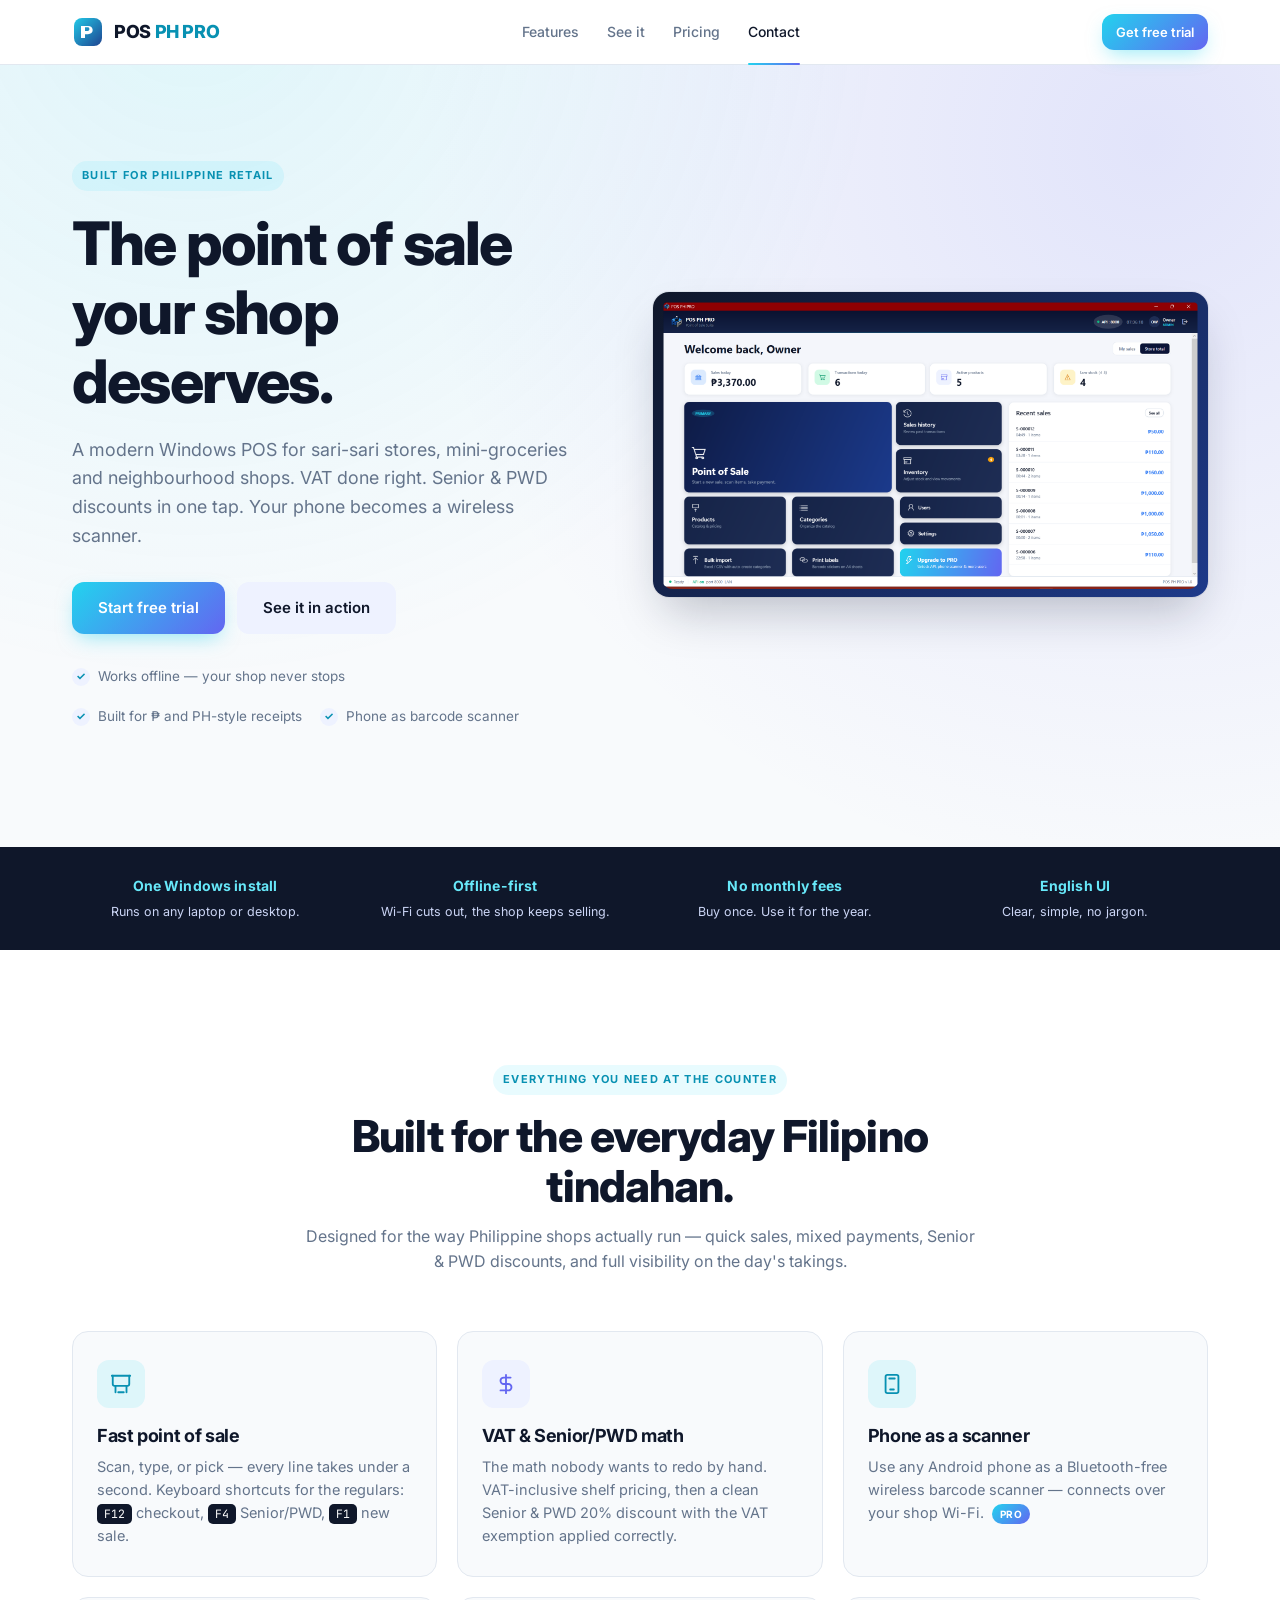
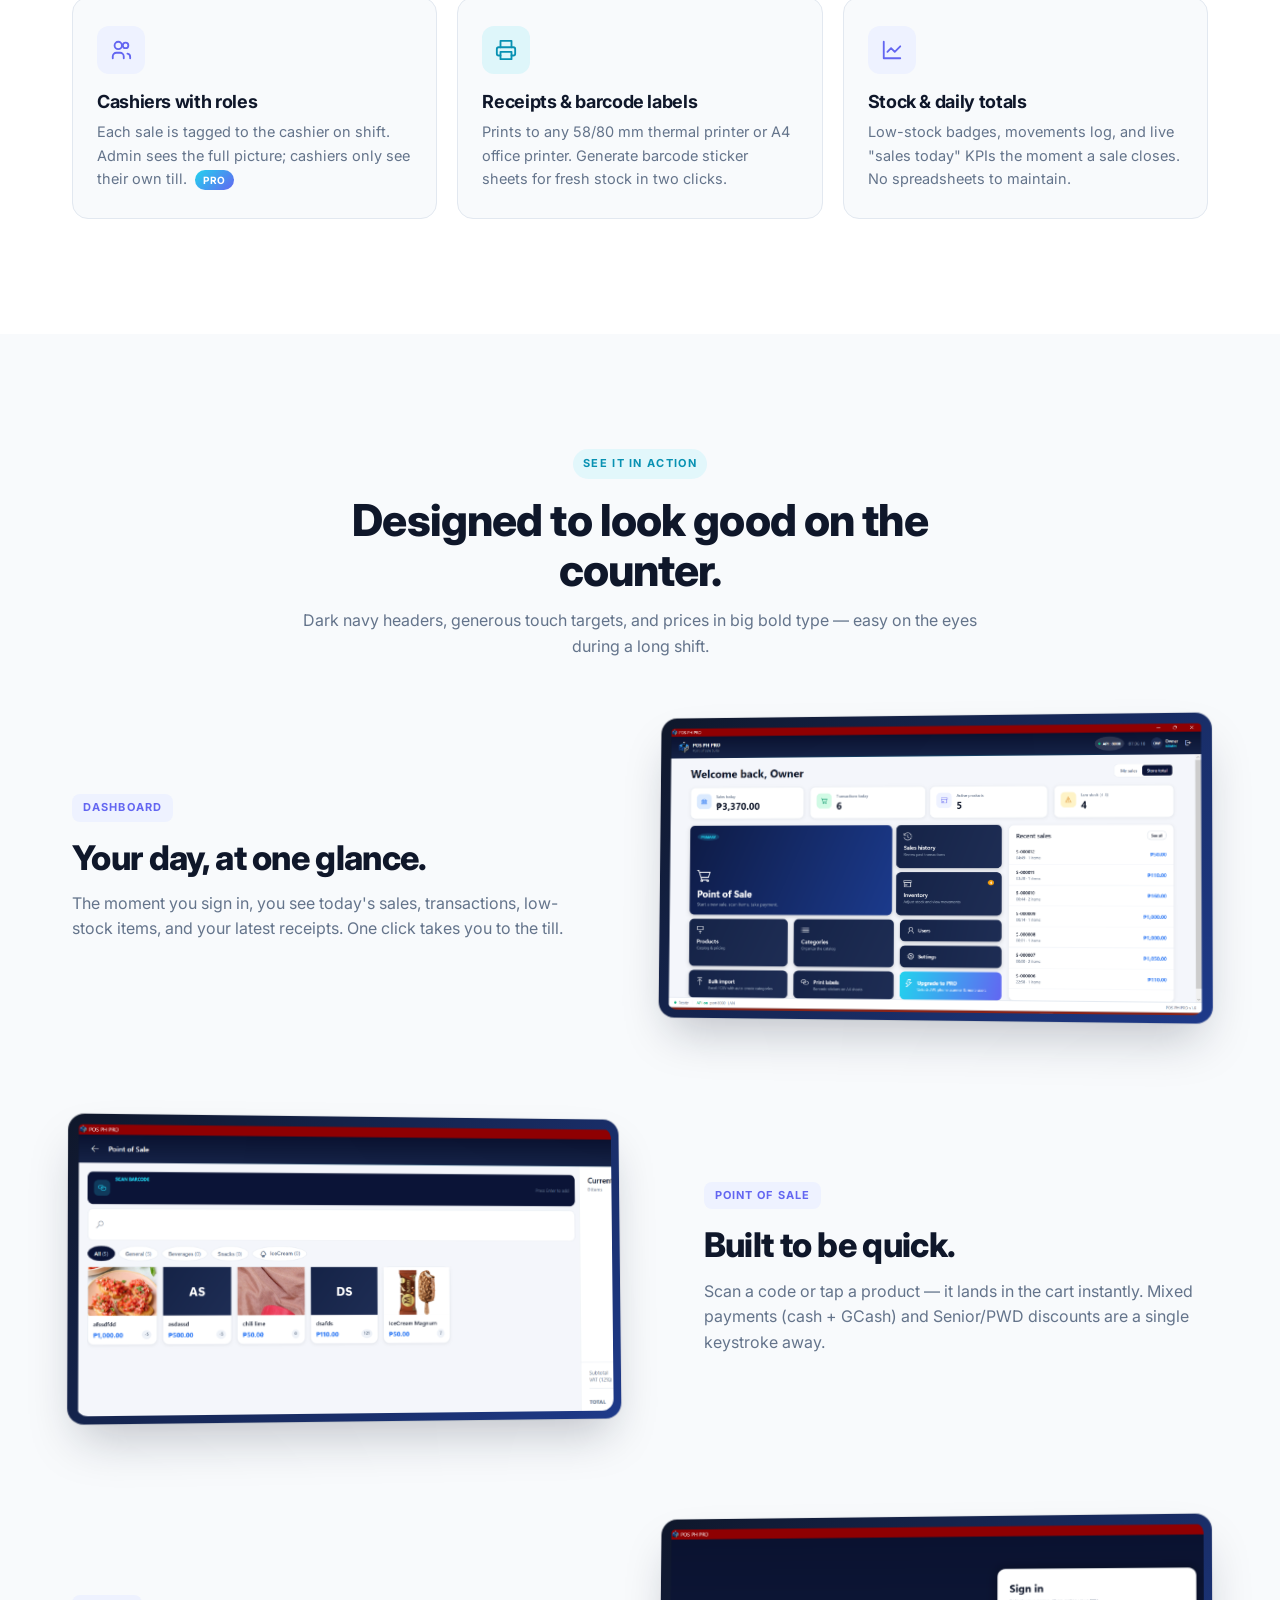
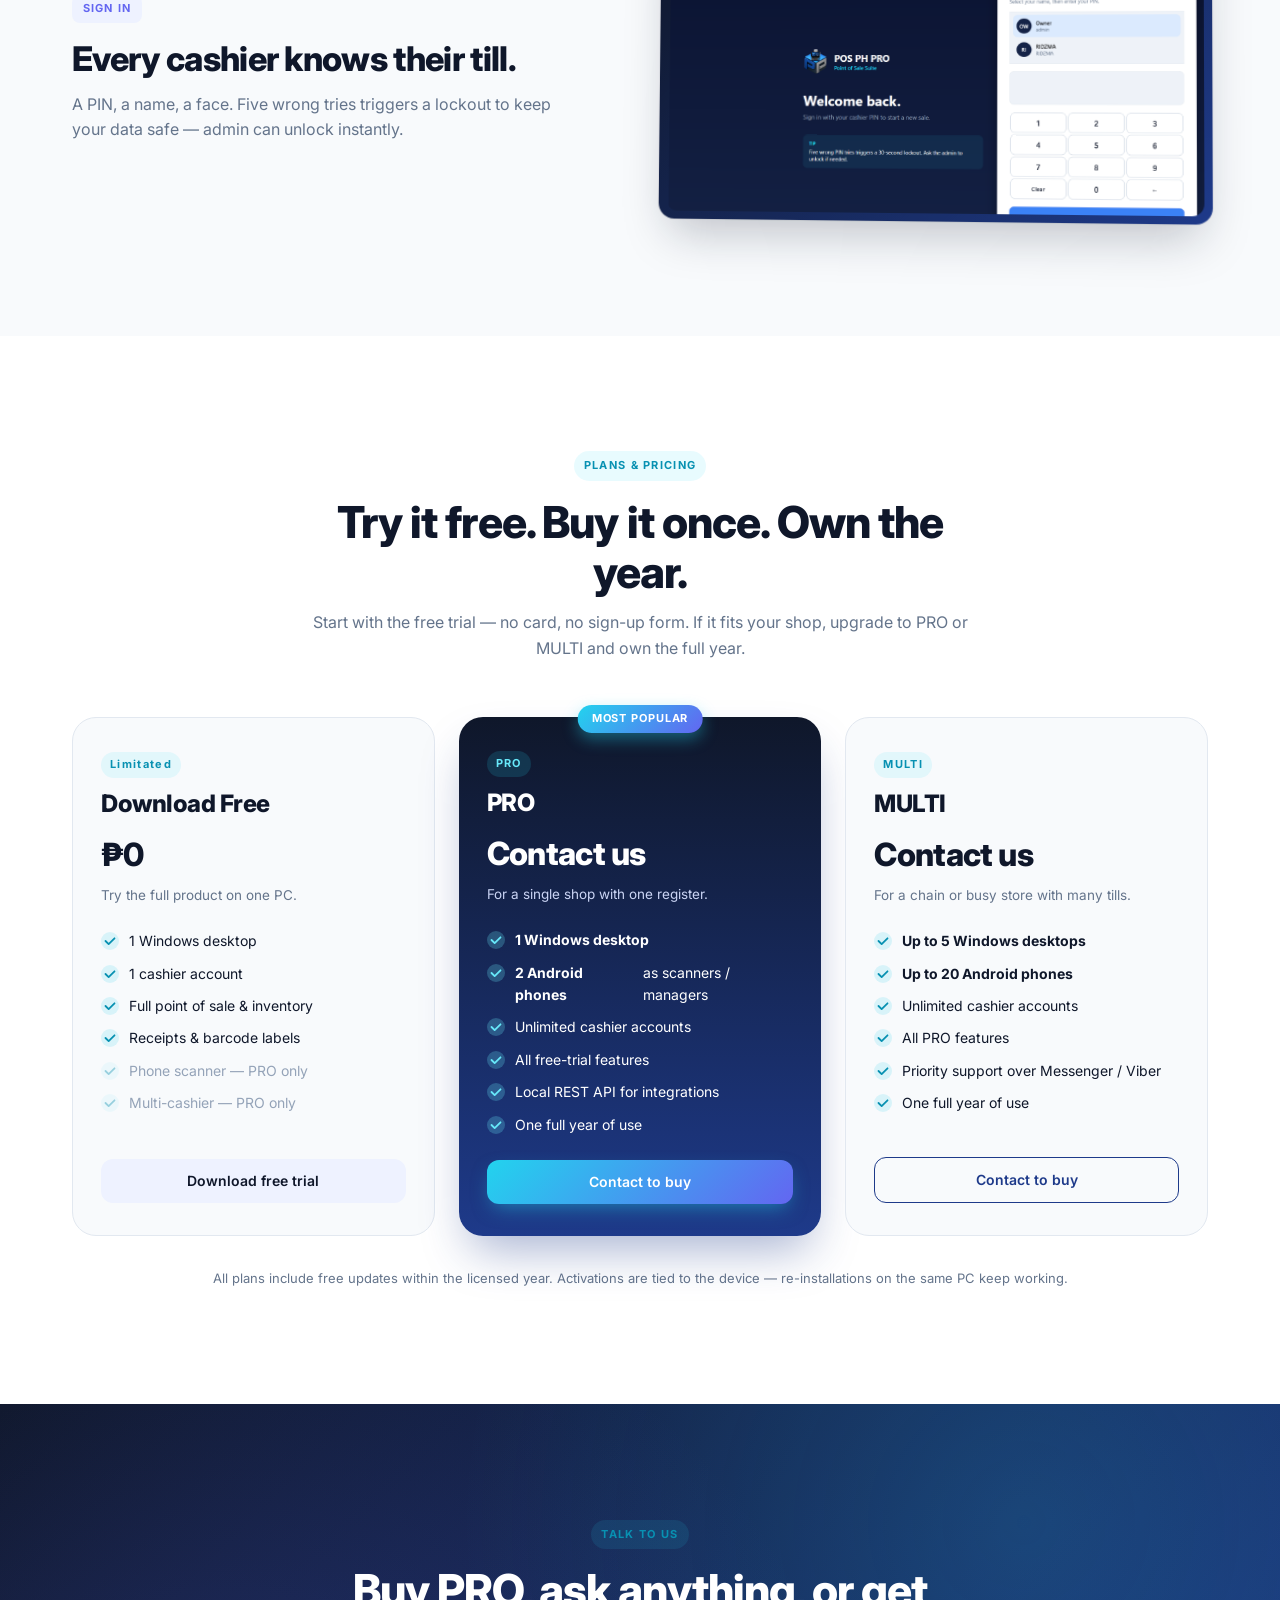
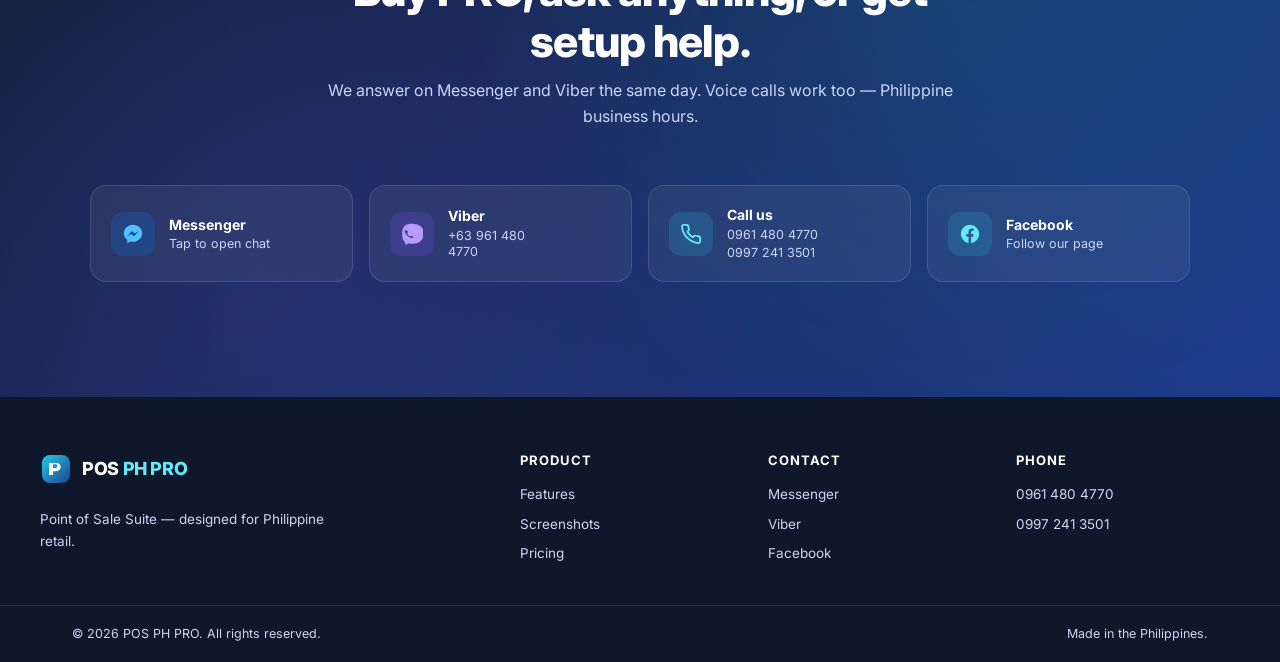
==== index.html @ 058f3889 "Add files via upload" ====
<!doctype html>
<html lang="en">
<head>
    <meta charset="utf-8">
    <meta name="viewport" content="width=device-width, initial-scale=1, viewport-fit=cover">
    <meta name="theme-color" content="#0F172A">
    <title>POS PH PRO — Point of Sale Suite for Philippine Retailers</title>
    <meta name="description" content="A modern Windows point of sale built for Philippine retailers. Senior/PWD VAT done right, phone as barcode scanner, offline-first. Free trial available.">

    <!-- Open Graph -->
    <meta property="og:type" content="website">
    <meta property="og:title" content="POS PH PRO — Point of Sale Suite for Philippine Retailers">
    <meta property="og:description" content="A modern Windows point of sale built for Philippine retailers. Free trial available.">
    <meta property="og:image" content="img/screen-dashboard.png">

    <link rel="preconnect" href="https://fonts.googleapis.com">
    <link rel="preconnect" href="https://fonts.gstatic.com" crossorigin>
    <link href="https://fonts.googleapis.com/css2?family=Inter:wght@400;500;600;700;800&family=JetBrains+Mono:wght@400;500&display=swap" rel="stylesheet">

    <link rel="stylesheet" href="css/styles.css">
</head>
<body>

    <!-- =============== NAV =============== -->
    <header class="nav" aria-label="Main navigation">
        <div class="container nav__inner">
            <a class="brand" href="#top" aria-label="POS PH PRO home">
                <span class="brand__mark" aria-hidden="true">
                    <svg viewBox="0 0 32 32" fill="none">
                        <rect x="2" y="2" width="28" height="28" rx="8" fill="url(#bg)"/>
                        <path d="M9 22V10h7c2.8 0 4.7 1.6 4.7 4.1S18.8 18.2 16 18.2h-3V22H9zm4-7h2.5c1.2 0 1.9-.6 1.9-1.9s-.7-1.9-1.9-1.9H13v3.8z" fill="#fff"/>
                        <defs>
                            <linearGradient id="bg" x1="0" y1="0" x2="32" y2="32" gradientUnits="userSpaceOnUse">
                                <stop stop-color="#22D3EE"/><stop offset="1" stop-color="#1E3A8A"/>
                            </linearGradient>
                        </defs>
                    </svg>
                </span>
                <span class="brand__name">POS <span class="brand__name--accent">PH PRO</span></span>
            </a>

            <nav class="nav__links" aria-label="Sections">
                <a href="#features">Features</a>
                <a href="#screenshots">See it</a>
                <a href="#pricing">Pricing</a>
                <a href="#contact">Contact</a>
            </nav>

            <a href="#pricing" class="btn btn--accent btn--sm">Get free trial</a>

            <button class="nav__toggle" aria-label="Open menu" aria-expanded="false" aria-controls="mobileNav">
                <span></span><span></span><span></span>
            </button>
        </div>
        <nav id="mobileNav" class="nav__mobile" aria-label="Mobile menu" hidden>
            <a href="#features">Features</a>
            <a href="#screenshots">See it</a>
            <a href="#pricing">Pricing</a>
            <a href="#contact">Contact</a>
            <a href="#pricing" class="btn btn--accent">Get free trial</a>
        </nav>
    </header>

    <!-- =============== HERO =============== -->
    <section id="top" class="hero">
        <div class="hero__bg" aria-hidden="true"></div>
        <div class="container hero__inner">
            <div class="hero__copy">
                <span class="eyebrow">Built for Philippine retail</span>
                <h1 class="hero__title">
                    The point of sale your shop deserves.
                </h1>
                <p class="hero__lead">
                    A modern Windows POS for sari-sari stores, mini-groceries and neighbourhood shops.
                    VAT done right. Senior &amp; PWD discounts in one tap. Your phone becomes a wireless scanner.
                </p>
                <div class="hero__actions">
                    <a href="#pricing" class="btn btn--accent btn--lg">Start free trial</a>
                    <a href="#screenshots" class="btn btn--ghost btn--lg">See it in action</a>
                </div>
                <ul class="hero__bullets">
                    <li><span aria-hidden="true">✓</span> Works offline — your shop never stops</li>
                    <li><span aria-hidden="true">✓</span> Built for ₱ and PH-style receipts</li>
                    <li><span aria-hidden="true">✓</span> Phone as barcode scanner</li>
                </ul>
            </div>
            <div class="hero__shot">
                <div class="shot-frame">
                    <img src="img/screen-dashboard.png" alt="POS PH PRO dashboard with sales KPIs and quick actions" loading="eager" />
                </div>
            </div>
        </div>
    </section>

    <!-- =============== TRUST STRIP =============== -->
    <section class="trust" aria-label="Why retailers pick us">
        <div class="container trust__inner">
            <div class="trust__item"><strong>One Windows install</strong><span>Runs on any laptop or desktop.</span></div>
            <div class="trust__item"><strong>Offline-first</strong><span>Wi-Fi cuts out, the shop keeps selling.</span></div>
            <div class="trust__item"><strong>No monthly fees</strong><span>Buy once. Use it for the year.</span></div>
            <div class="trust__item"><strong>English UI</strong><span>Clear, simple, no jargon.</span></div>
        </div>
    </section>

    <!-- =============== FEATURES =============== -->
    <section id="features" class="features">
        <div class="container">
            <header class="section-head">
                <span class="eyebrow eyebrow--center">Everything you need at the counter</span>
                <h2>Built for the everyday Filipino tindahan.</h2>
                <p>Designed for the way Philippine shops actually run — quick sales, mixed payments, Senior &amp; PWD discounts, and full visibility on the day's takings.</p>
            </header>

            <div class="feature-grid">
                <article class="feature-card">
                    <div class="feature-card__icon feature-card__icon--cyan">
                        <svg viewBox="0 0 24 24" fill="none" stroke="currentColor" stroke-width="2" stroke-linecap="round" stroke-linejoin="round"><path d="M2 3h20"/><path d="M21 3v9a2 2 0 0 1-2 2H5a2 2 0 0 1-2-2V3"/><path d="M6 21v-7"/><path d="M18 21v-7"/><path d="M9 21h6"/></svg>
                    </div>
                    <h3>Fast point of sale</h3>
                    <p>Scan, type, or pick — every line takes under a second. Keyboard shortcuts for the regulars: <kbd>F12</kbd> checkout, <kbd>F4</kbd> Senior/PWD, <kbd>F1</kbd> new sale.</p>
                </article>

                <article class="feature-card">
                    <div class="feature-card__icon feature-card__icon--indigo">
                        <svg viewBox="0 0 24 24" fill="none" stroke="currentColor" stroke-width="2" stroke-linecap="round" stroke-linejoin="round"><path d="M12 2v20"/><path d="M17 5H9.5a3.5 3.5 0 0 0 0 7h5a3.5 3.5 0 0 1 0 7H6"/></svg>
                    </div>
                    <h3>VAT &amp; Senior/PWD math</h3>
                    <p>The math nobody wants to redo by hand. VAT-inclusive shelf pricing, then a clean Senior &amp; PWD 20% discount with the VAT exemption applied correctly.</p>
                </article>

                <article class="feature-card">
                    <div class="feature-card__icon feature-card__icon--cyan">
                        <svg viewBox="0 0 24 24" fill="none" stroke="currentColor" stroke-width="2" stroke-linecap="round" stroke-linejoin="round"><rect x="5" y="2" width="14" height="20" rx="2"/><path d="M10 18h4"/><path d="M9 6h6"/></svg>
                    </div>
                    <h3>Phone as a scanner</h3>
                    <p>Use any Android phone as a Bluetooth-free wireless barcode scanner — connects over your shop Wi-Fi. <span class="pill">PRO</span></p>
                </article>

                <article class="feature-card">
                    <div class="feature-card__icon feature-card__icon--indigo">
                        <svg viewBox="0 0 24 24" fill="none" stroke="currentColor" stroke-width="2" stroke-linecap="round" stroke-linejoin="round"><circle cx="9" cy="7" r="4"/><path d="M3 21v-2a4 4 0 0 1 4-4h4a4 4 0 0 1 4 4v2"/><circle cx="17" cy="7" r="3"/><path d="M22 21v-1.5a3.5 3.5 0 0 0-3-3.46"/></svg>
                    </div>
                    <h3>Cashiers with roles</h3>
                    <p>Each sale is tagged to the cashier on shift. Admin sees the full picture; cashiers only see their own till. <span class="pill">PRO</span></p>
                </article>

                <article class="feature-card">
                    <div class="feature-card__icon feature-card__icon--cyan">
                        <svg viewBox="0 0 24 24" fill="none" stroke="currentColor" stroke-width="2" stroke-linecap="round" stroke-linejoin="round"><path d="M6 9V2h12v7"/><rect x="6" y="14" width="12" height="8"/><path d="M6 18H4a2 2 0 0 1-2-2v-5a2 2 0 0 1 2-2h16a2 2 0 0 1 2 2v5a2 2 0 0 1-2 2h-2"/></svg>
                    </div>
                    <h3>Receipts &amp; barcode labels</h3>
                    <p>Prints to any 58/80 mm thermal printer or A4 office printer. Generate barcode sticker sheets for fresh stock in two clicks.</p>
                </article>

                <article class="feature-card">
                    <div class="feature-card__icon feature-card__icon--indigo">
                        <svg viewBox="0 0 24 24" fill="none" stroke="currentColor" stroke-width="2" stroke-linecap="round" stroke-linejoin="round"><path d="M3 3v18h18"/><path d="M7 14l4-4 4 4 6-6"/></svg>
                    </div>
                    <h3>Stock &amp; daily totals</h3>
                    <p>Low-stock badges, movements log, and live "sales today" KPIs the moment a sale closes. No spreadsheets to maintain.</p>
                </article>
            </div>
        </div>
    </section>

    <!-- =============== SCREENSHOTS =============== -->
    <section id="screenshots" class="shots">
        <div class="container">
            <header class="section-head">
                <span class="eyebrow eyebrow--center">See it in action</span>
                <h2>Designed to look good on the counter.</h2>
                <p>Dark navy headers, generous touch targets, and prices in big bold type — easy on the eyes during a long shift.</p>
            </header>

            <div class="shots__row">
                <div class="shots__copy">
                    <span class="badge">Dashboard</span>
                    <h3>Your day, at one glance.</h3>
                    <p>The moment you sign in, you see today's sales, transactions, low-stock items, and your latest receipts. One click takes you to the till.</p>
                </div>
                <div class="shots__art shots__art--right">
                    <div class="shot-frame shot-frame--tilt">
                        <img src="img/screen-dashboard.png" alt="POS PH PRO dashboard">
                    </div>
                </div>
            </div>

            <div class="shots__row shots__row--reverse">
                <div class="shots__copy">
                    <span class="badge">Point of Sale</span>
                    <h3>Built to be quick.</h3>
                    <p>Scan a code or tap a product — it lands in the cart instantly. Mixed payments (cash + GCash) and Senior/PWD discounts are a single keystroke away.</p>
                </div>
                <div class="shots__art shots__art--left">
                    <div class="shot-frame shot-frame--tilt shot-frame--tilt-reverse">
                        <img src="img/screen-sell.png" alt="Point of Sale screen with product grid and order panel">
                    </div>
                </div>
            </div>

            <div class="shots__row">
                <div class="shots__copy">
                    <span class="badge">Sign in</span>
                    <h3>Every cashier knows their till.</h3>
                    <p>A PIN, a name, a face. Five wrong tries triggers a lockout to keep your data safe — admin can unlock instantly.</p>
                </div>
                <div class="shots__art shots__art--right">
                    <div class="shot-frame shot-frame--tilt">
                        <img src="img/screen-login.png" alt="Sign-in screen with name picker and numeric keypad">
                    </div>
                </div>
            </div>
        </div>
    </section>

    <!-- =============== PRICING =============== -->
    <section id="pricing" class="pricing">
        <div class="container">
            <header class="section-head">
                <span class="eyebrow eyebrow--center">Plans &amp; pricing</span>
                <h2>Try it free. Buy it once. Own the year.</h2>
                <p>Start with the free trial — no card, no sign-up form. If it fits your shop, upgrade to PRO or MULTI and own the full year.</p>
            </header>

            <div class="plans">

                <article class="plan">
                    <header class="plan__head">
                        <span class="plan__tag">Limitated</span>
                        <h3 class="plan__name">Download Free</h3>
                        <p class="plan__price"><span class="plan__amt">₱0</span></p>
                        <p class="plan__sub">Try the full product on one PC.</p>
                    </header>
                    <ul class="plan__list">
                        <li>1 Windows desktop</li>
                        <li>1 cashier account</li>
                        <li>Full point of sale &amp; inventory</li>
                        <li>Receipts &amp; barcode labels</li>
                        <li class="plan__list-muted">Phone scanner — PRO only</li>
                        <li class="plan__list-muted">Multi-cashier — PRO only</li>
                    </ul>
                    <!-- TODO: replace href with the MEGA download URL when ready -->
                    <a href="#" class="btn btn--ghost btn--full" data-download="free-trial">
                        Download free trial
                    </a>
                </article>

                <article class="plan plan--feature">
                    <span class="plan__ribbon">Most popular</span>
                    <header class="plan__head">
                        <span class="plan__tag">PRO</span>
                        <h3 class="plan__name">PRO</h3>
                        <p class="plan__price"><span class="plan__amt">Contact us</span></p>
                        <p class="plan__sub">For a single shop with one register.</p>
                    </header>
                    <ul class="plan__list">
                        <li><strong>1 Windows desktop</strong></li>
                        <li><strong>2 Android phones</strong> as scanners / managers</li>
                        <li>Unlimited cashier accounts</li>
                        <li>All free-trial features</li>
                        <li>Local REST API for integrations</li>
                        <li>One full year of use</li>
                    </ul>
                    <a href="#contact" class="btn btn--accent btn--full">Contact to buy</a>
                </article>

                <article class="plan">
                    <header class="plan__head">
                        <span class="plan__tag">MULTI</span>
                        <h3 class="plan__name">MULTI</h3>
                        <p class="plan__price"><span class="plan__amt">Contact us</span></p>
                        <p class="plan__sub">For a chain or busy store with many tills.</p>
                    </header>
                    <ul class="plan__list">
                        <li><strong>Up to 5 Windows desktops</strong></li>
                        <li><strong>Up to 20 Android phones</strong></li>
                        <li>Unlimited cashier accounts</li>
                        <li>All PRO features</li>
                        <li>Priority support over Messenger / Viber</li>
                        <li>One full year of use</li>
                    </ul>
                    <a href="#contact" class="btn btn--accent-outline btn--full">Contact to buy</a>
                </article>

            </div>

            <p class="pricing__fineprint">
                All plans include free updates within the licensed year. Activations are tied to the device — re-installations on the same PC keep working.
            </p>
        </div>
    </section>

    <!-- =============== CONTACT =============== -->
    <section id="contact" class="contact">
        <div class="contact__bg" aria-hidden="true"></div>
        <div class="container">
            <header class="section-head section-head--light">
                <span class="eyebrow eyebrow--center">Talk to us</span>
                <h2>Buy PRO, ask anything, or get setup help.</h2>
                <p>We answer on Messenger and Viber the same day. Voice calls work too — Philippine business hours.</p>
            </header>

            <div class="contact-grid">

                <a class="contact-card contact-card--messenger" href="https://m.me/1169201992934401" target="_blank" rel="noopener">
                    <div class="contact-card__icon">
                        <svg viewBox="0 0 24 24" fill="currentColor"><path d="M12 2C6.5 2 2 6.13 2 11.22c0 2.88 1.43 5.45 3.67 7.13V22l3.36-1.84c.93.26 1.93.4 2.97.4 5.5 0 10-4.13 10-9.34S17.5 2 12 2Zm.95 12.6-2.55-2.73L5.5 14.6 11 8.7l2.6 2.73L18.45 8.7l-5.5 5.9Z"/></svg>
                    </div>
                    <div class="contact-card__body">
                        <strong>Messenger</strong>
                        <span>Tap to open chat</span>
                    </div>
                    <span class="contact-card__cta">Open →</span>
                </a>

                <a class="contact-card contact-card--viber" href="viber://chat?number=%2B639614804770">
                    <div class="contact-card__icon">
                        <svg viewBox="0 0 24 24" fill="currentColor"><path d="M14.7 1.2c-3.6-.6-7.7-.4-10.5 1.9-2 1.7-2.8 4.4-2.9 7.2 0 2.8 0 5.6 1.2 8.2.7 1.4 1.5 2.7 2.4 3.9V24l3.4-1.9c1.3.4 2.6.6 3.9.6 4.7 0 9.1-1.7 11.2-5.6 1.4-2.6 1.6-5.7 1-8.6-1-4.5-4.5-6.8-9.7-7.3Zm-2.5 14.6-.4.4c-.6.2-1.3 0-1.9-.2-1.6-.7-2.9-1.7-4-3.1-.7-.9-1.3-1.9-1.6-3-.2-.7-.2-1.3.4-1.8l.5-.4c.3-.2.6-.2.8.1l1.5 1.8c.2.3.2.6 0 .8l-.6.5c-.2.2-.3.4-.1.7.6 1.3 1.7 2.5 3 3.2.3.1.5.1.7-.1l.6-.6c.2-.2.5-.2.8 0l1.8 1.4c.3.3.3.6.1.9Z"/></svg>
                    </div>
                    <div class="contact-card__body">
                        <strong>Viber</strong>
                        <span>+63 961 480 4770</span>
                    </div>
                    <span class="contact-card__cta">Chat →</span>
                </a>

                <a class="contact-card" href="tel:+639614804770">
                    <div class="contact-card__icon">
                        <svg viewBox="0 0 24 24" fill="none" stroke="currentColor" stroke-width="2" stroke-linecap="round" stroke-linejoin="round"><path d="M22 16.92v3a2 2 0 0 1-2.18 2 19.79 19.79 0 0 1-8.63-3.07 19.5 19.5 0 0 1-6-6 19.79 19.79 0 0 1-3.07-8.67A2 2 0 0 1 4.11 2h3a2 2 0 0 1 2 1.72c.12.86.31 1.71.57 2.53a2 2 0 0 1-.45 2.11L8 9.56a16 16 0 0 0 6 6l1.2-1.2a2 2 0 0 1 2.11-.45c.82.26 1.67.45 2.53.57A2 2 0 0 1 22 16.92Z"/></svg>
                    </div>
                    <div class="contact-card__body">
                        <strong>Call us</strong>
                        <span>0961 480 4770</span>
                        <span>0997 241 3501</span>
                    </div>
                    <span class="contact-card__cta">Dial →</span>
                </a>

                <a class="contact-card" href="https://www.facebook.com/share/1BUa8B3UhY/" target="_blank" rel="noopener">
                    <div class="contact-card__icon">
                        <svg viewBox="0 0 24 24" fill="currentColor"><path d="M22 12a10 10 0 1 0-11.6 9.9v-7H8v-3h2.4V9.6c0-2.4 1.4-3.7 3.6-3.7 1 0 2 .2 2 .2v2.3h-1.2c-1.2 0-1.6.7-1.6 1.5V12h2.7l-.4 3h-2.3v7A10 10 0 0 0 22 12Z"/></svg>
                    </div>
                    <div class="contact-card__body">
                        <strong>Facebook</strong>
                        <span>Follow our page</span>
                    </div>
                    <span class="contact-card__cta">Visit →</span>
                </a>

            </div>
        </div>
    </section>

    <!-- =============== FOOTER =============== -->
    <footer class="foot">
        <div class="container foot__inner">
            <div class="foot__left">
                <a class="brand brand--light" href="#top" aria-label="POS PH PRO home">
                    <span class="brand__mark">
                        <svg viewBox="0 0 32 32" fill="none">
                            <rect x="2" y="2" width="28" height="28" rx="8" fill="url(#bgF)"/>
                            <path d="M9 22V10h7c2.8 0 4.7 1.6 4.7 4.1S18.8 18.2 16 18.2h-3V22H9zm4-7h2.5c1.2 0 1.9-.6 1.9-1.9s-.7-1.9-1.9-1.9H13v3.8z" fill="#fff"/>
                            <defs>
                                <linearGradient id="bgF" x1="0" y1="0" x2="32" y2="32" gradientUnits="userSpaceOnUse">
                                    <stop stop-color="#22D3EE"/><stop offset="1" stop-color="#1E3A8A"/>
                                </linearGradient>
                            </defs>
                        </svg>
                    </span>
                    <span class="brand__name">POS <span class="brand__name--accent">PH PRO</span></span>
                </a>
                <p class="foot__tagline">Point of Sale Suite — designed for Philippine retail.</p>
            </div>
            <div class="foot__cols">
                <div>
                    <h4>Product</h4>
                    <a href="#features">Features</a>
                    <a href="#screenshots">Screenshots</a>
                    <a href="#pricing">Pricing</a>
                </div>
                <div>
                    <h4>Contact</h4>
                    <a href="https://m.me/1169201992934401" target="_blank" rel="noopener">Messenger</a>
                    <a href="viber://chat?number=%2B639614804770">Viber</a>
                    <a href="https://www.facebook.com/share/1BUa8B3UhY/" target="_blank" rel="noopener">Facebook</a>
                </div>
                <div>
                    <h4>Phone</h4>
                    <a href="tel:+639614804770">0961 480 4770</a>
                    <a href="tel:+639972413501">0997 241 3501</a>
                </div>
            </div>
        </div>
        <div class="foot__copy">
            <div class="container">
                <span>© 2026 POS PH PRO. All rights reserved.</span>
                <span>Made in the Philippines.</span>
            </div>
        </div>
    </footer>

    <script src="js/main.js" defer></script>
</body>
</html>
---- css/styles.css ----
/* =========================================================
   POS PH PRO — Landing Page
   Design system: Navy futurista (matches the WPF app)
   ========================================================= */

:root {
    /* Brand palette */
    --navy-deep: #0F172A;
    --navy: #1E3A8A;
    --navy-soft: #1E40AF;
    --accent: #22D3EE;
    --accent-deep: #0891B2;
    --accent-glow: #67E8F9;
    --indigo: #6366F1;
    --indigo-soft: #EEF2FF;

    /* Ink */
    --ink: #0F172A;
    --ink-muted: #64748B;
    --ink-faint: #94A3B8;
    --ink-on-dark: #FFFFFF;
    --ink-on-dark-muted: #CBD5F5;

    /* Surfaces */
    --surface: #F8FAFC;
    --surface-muted: #EEF2FF;
    --surface-white: #FFFFFF;
    --border: #E2E8F0;
    --border-strong: #CBD5E1;

    /* Status */
    --success: #10B981;
    --warning: #F59E0B;
    --danger: #EF4444;

    /* Radius & shadows */
    --r-sm: 8px;
    --r-md: 12px;
    --r-lg: 16px;
    --r-xl: 24px;

    --shadow-sm: 0 1px 2px rgba(15, 23, 42, 0.05);
    --shadow-md: 0 8px 24px rgba(15, 23, 42, 0.08);
    --shadow-lg: 0 24px 48px -12px rgba(15, 23, 42, 0.25);

    /* Typography */
    --font-sans: 'Inter', system-ui, -apple-system, 'Segoe UI', Roboto, sans-serif;
    --font-mono: 'JetBrains Mono', Menlo, Consolas, monospace;

    /* Container */
    --container-max: 1200px;
    --container-pad: clamp(16px, 4vw, 32px);
}

/* ============= RESET ============= */
*, *::before, *::after { box-sizing: border-box; }
html { scroll-behavior: smooth; -webkit-text-size-adjust: 100%; }
body {
    margin: 0;
    font-family: var(--font-sans);
    color: var(--ink);
    background: var(--surface-white);
    line-height: 1.6;
    -webkit-font-smoothing: antialiased;
    -moz-osx-font-smoothing: grayscale;
}
img, svg { display: block; max-width: 100%; }
a { color: inherit; text-decoration: none; }
button { font-family: inherit; cursor: pointer; border: 0; background: none; }
h1, h2, h3, h4 { margin: 0; line-height: 1.15; letter-spacing: -0.02em; }
p { margin: 0; }
ul { margin: 0; padding: 0; list-style: none; }

.container {
    width: 100%;
    max-width: var(--container-max);
    margin-inline: auto;
    padding-inline: var(--container-pad);
}

/* ============= TYPOGRAPHY ============= */
.eyebrow {
    display: inline-block;
    text-transform: uppercase;
    font-size: 11px;
    font-weight: 700;
    letter-spacing: 0.12em;
    color: var(--accent-deep);
    background: rgba(34, 211, 238, 0.1);
    padding: 6px 10px;
    border-radius: 999px;
}
.eyebrow--center { display: block; width: max-content; margin-inline: auto; }

.section-head {
    text-align: center;
    max-width: 680px;
    margin: 0 auto 56px;
}
.section-head h2 {
    font-size: clamp(28px, 4vw, 44px);
    font-weight: 800;
    margin: 16px 0 12px;
}
.section-head p {
    color: var(--ink-muted);
    font-size: 16px;
}
.section-head--light h2 { color: var(--ink-on-dark); }
.section-head--light p { color: var(--ink-on-dark-muted); }

/* ============= BUTTONS ============= */
.btn {
    display: inline-flex;
    align-items: center;
    justify-content: center;
    gap: 8px;
    padding: 11px 20px;
    border-radius: var(--r-md);
    font-weight: 600;
    font-size: 14px;
    transition: transform .15s ease, box-shadow .15s ease, background .15s ease, color .15s ease;
    white-space: nowrap;
    cursor: pointer;
    text-align: center;
}
.btn:hover { transform: translateY(-1px); }
.btn--sm { padding: 8px 14px; font-size: 13px; }
.btn--lg { padding: 14px 26px; font-size: 15px; }
.btn--full { width: 100%; }

.btn--accent {
    background: linear-gradient(135deg, var(--accent), var(--indigo));
    color: #fff;
    box-shadow: 0 8px 20px -6px rgba(34, 211, 238, 0.5);
}
.btn--accent:hover { box-shadow: 0 12px 28px -6px rgba(34, 211, 238, 0.6); }

.btn--accent-outline {
    background: transparent;
    color: var(--navy);
    border: 1.5px solid var(--navy);
}
.btn--accent-outline:hover { background: var(--navy); color: #fff; }

.btn--ghost {
    background: var(--surface-muted);
    color: var(--ink);
}
.btn--ghost:hover { background: var(--border); }

/* ============= NAV ============= */
.nav {
    position: sticky; top: 0; z-index: 100;
    background: rgba(255,255,255,0.85);
    backdrop-filter: saturate(180%) blur(16px);
    -webkit-backdrop-filter: saturate(180%) blur(16px);
    border-bottom: 1px solid var(--border);
}
.nav__inner {
    display: flex;
    align-items: center;
    justify-content: space-between;
    height: 64px;
    gap: 24px;
}
.brand {
    display: inline-flex;
    align-items: center;
    gap: 10px;
    font-weight: 800;
    font-size: 18px;
    color: var(--ink);
    letter-spacing: -0.02em;
}
.brand--light { color: #fff; }
.brand__mark { width: 32px; height: 32px; }
.brand__name--accent { color: var(--accent-deep); }
.brand--light .brand__name--accent { color: var(--accent-glow); }

.nav__links {
    display: flex; gap: 28px; align-items: center;
}
.nav__links a {
    font-size: 14px;
    color: var(--ink-muted);
    font-weight: 500;
    transition: color .15s ease;
}
.nav__links a:hover { color: var(--ink); }

.nav__toggle {
    display: none;
    width: 40px; height: 40px;
    flex-direction: column; gap: 5px;
    align-items: center; justify-content: center;
}
.nav__toggle span {
    display: block; width: 20px; height: 2px;
    background: var(--ink); border-radius: 1px;
    transition: transform .2s ease, opacity .2s ease;
}

.nav__mobile {
    display: none;
    flex-direction: column;
    padding: 16px var(--container-pad) 20px;
    gap: 12px;
    border-top: 1px solid var(--border);
    background: #fff;
}
.nav__mobile a { color: var(--ink); font-weight: 500; }
.nav__mobile a.btn { margin-top: 8px; }
.nav__mobile[hidden] { display: none !important; }

/* ============= HERO ============= */
.hero {
    position: relative;
    overflow: hidden;
    padding: clamp(48px, 8vw, 96px) 0 clamp(56px, 10vw, 120px);
    background: var(--surface);
}
.hero__bg {
    position: absolute; inset: 0;
    background:
        radial-gradient(circle at 15% -10%, rgba(34, 211, 238, 0.12), transparent 50%),
        radial-gradient(circle at 90% 10%, rgba(99, 102, 241, 0.15), transparent 55%);
    pointer-events: none;
}
.hero__inner {
    position: relative;
    display: grid;
    grid-template-columns: 1fr 1.1fr;
    gap: clamp(40px, 6vw, 80px);
    align-items: center;
}
.hero__title {
    font-size: clamp(34px, 5.5vw, 60px);
    font-weight: 800;
    letter-spacing: -0.03em;
    margin: 18px 0 20px;
    color: var(--ink);
}
.hero__lead {
    font-size: clamp(15px, 1.4vw, 18px);
    color: var(--ink-muted);
    max-width: 540px;
    margin-bottom: 32px;
}
.hero__actions { display: flex; flex-wrap: wrap; gap: 12px; }
.hero__bullets {
    margin-top: 32px;
    display: flex; flex-wrap: wrap; gap: 18px;
}
.hero__bullets li {
    display: inline-flex; align-items: center; gap: 8px;
    font-size: 13.5px; color: var(--ink-muted);
}
.hero__bullets span {
    display: inline-flex; align-items: center; justify-content: center;
    width: 18px; height: 18px;
    background: var(--surface-muted);
    color: var(--accent-deep);
    border-radius: 50%;
    font-size: 11px; font-weight: 700;
}

/* Screenshot frame */
.shot-frame {
    position: relative;
    border-radius: var(--r-lg);
    background: linear-gradient(135deg, var(--navy-deep), var(--navy));
    padding: 8px;
    box-shadow: var(--shadow-lg), 0 0 0 1px rgba(15, 23, 42, 0.06);
    overflow: hidden;
}
.shot-frame::before {
    content: '';
    position: absolute; inset: -2px;
    background: linear-gradient(135deg, var(--accent), var(--indigo));
    border-radius: inherit;
    z-index: -1;
    opacity: 0;
    transition: opacity .25s ease;
}
.shot-frame:hover::before { opacity: .4; }
.shot-frame img {
    border-radius: calc(var(--r-lg) - 4px);
    width: 100%;
    height: auto;
    display: block;
}
.shot-frame--tilt { transform: perspective(1400px) rotateY(-6deg) rotateX(2deg); }
.shot-frame--tilt-reverse { transform: perspective(1400px) rotateY(6deg) rotateX(2deg); }

/* ============= TRUST STRIP ============= */
.trust {
    background: var(--navy-deep);
    color: #fff;
    padding: 24px 0;
}
.trust__inner {
    display: grid;
    grid-template-columns: repeat(4, 1fr);
    gap: 24px;
}
.trust__item {
    display: flex; flex-direction: column;
    text-align: center;
    padding: 4px;
}
.trust__item strong {
    color: var(--accent-glow);
    font-size: 14px;
    font-weight: 700;
    letter-spacing: 0.01em;
}
.trust__item span {
    color: var(--ink-on-dark-muted);
    font-size: 12.5px;
    margin-top: 4px;
}

/* ============= FEATURES ============= */
.features { padding: clamp(64px, 9vw, 120px) 0; background: #fff; }
.feature-grid {
    display: grid;
    grid-template-columns: repeat(3, 1fr);
    gap: 20px;
}
.feature-card {
    background: var(--surface);
    border: 1px solid var(--border);
    border-radius: var(--r-lg);
    padding: 28px 24px;
    transition: transform .2s ease, box-shadow .2s ease, border-color .2s ease;
}
.feature-card:hover {
    transform: translateY(-3px);
    box-shadow: var(--shadow-md);
    border-color: transparent;
}
.feature-card__icon {
    width: 48px; height: 48px;
    border-radius: var(--r-md);
    display: inline-flex;
    align-items: center; justify-content: center;
    margin-bottom: 18px;
}
.feature-card__icon svg { width: 22px; height: 22px; }
.feature-card__icon--cyan {
    background: rgba(34, 211, 238, 0.12);
    color: var(--accent-deep);
}
.feature-card__icon--indigo {
    background: var(--indigo-soft);
    color: var(--indigo);
}
.feature-card h3 {
    font-size: 18px;
    font-weight: 700;
    margin-bottom: 8px;
}
.feature-card p {
    color: var(--ink-muted);
    font-size: 14.5px;
}
.feature-card kbd {
    display: inline-block;
    background: var(--ink);
    color: #fff;
    padding: 1px 7px;
    border-radius: 5px;
    font-size: 11.5px;
    font-family: var(--font-mono);
}
.pill {
    display: inline-block;
    background: linear-gradient(135deg, var(--accent), var(--indigo));
    color: #fff;
    font-size: 10px;
    font-weight: 700;
    padding: 2px 8px;
    border-radius: 999px;
    letter-spacing: 0.06em;
    vertical-align: middle;
    margin-left: 4px;
}

/* ============= SCREENSHOTS ============= */
.shots { padding: clamp(64px, 9vw, 120px) 0; background: var(--surface); }
.shots__row {
    display: grid;
    grid-template-columns: 1fr 1.1fr;
    gap: clamp(32px, 6vw, 80px);
    align-items: center;
    margin-bottom: 96px;
}
.shots__row:last-child { margin-bottom: 0; }
.shots__row--reverse { grid-template-columns: 1.1fr 1fr; }
.shots__row--reverse .shots__copy { order: 2; }
.shots__row--reverse .shots__art { order: 1; }

.shots__copy .badge {
    display: inline-block;
    background: var(--indigo-soft);
    color: var(--indigo);
    font-size: 11px;
    font-weight: 700;
    text-transform: uppercase;
    letter-spacing: 0.1em;
    padding: 5px 11px;
    border-radius: var(--r-sm);
    margin-bottom: 16px;
}
.shots__copy h3 {
    font-size: clamp(24px, 3vw, 34px);
    font-weight: 800;
    margin-bottom: 14px;
}
.shots__copy p {
    color: var(--ink-muted);
    font-size: 16px;
}

/* ============= PRICING ============= */
.pricing { padding: clamp(64px, 9vw, 120px) 0; background: #fff; }
.plans {
    display: grid;
    grid-template-columns: repeat(3, 1fr);
    gap: 24px;
    align-items: stretch;
}
.plan {
    position: relative;
    background: var(--surface);
    border: 1px solid var(--border);
    border-radius: var(--r-xl);
    padding: 32px 28px;
    display: flex; flex-direction: column;
    transition: transform .2s ease, box-shadow .2s ease;
}
.plan:hover { transform: translateY(-4px); box-shadow: var(--shadow-md); }
.plan--feature {
    background: linear-gradient(180deg, var(--navy-deep), var(--navy));
    color: #fff;
    border: none;
    transform: translateY(-8px);
    box-shadow: 0 24px 48px -12px rgba(30, 58, 138, 0.4);
}
.plan--feature:hover { transform: translateY(-12px); }
.plan__ribbon {
    position: absolute;
    top: -12px; left: 50%; transform: translateX(-50%);
    background: linear-gradient(135deg, var(--accent), var(--indigo));
    color: #fff;
    font-size: 11px;
    font-weight: 700;
    letter-spacing: 0.08em;
    padding: 5px 14px;
    border-radius: 999px;
    text-transform: uppercase;
    box-shadow: 0 6px 16px rgba(34, 211, 238, 0.4);
}
.plan__head { margin-bottom: 24px; }
.plan__tag {
    display: inline-block;
    font-size: 11px;
    font-weight: 700;
    letter-spacing: 0.12em;
    color: var(--accent-deep);
    background: rgba(34, 211, 238, 0.1);
    padding: 4px 9px;
    border-radius: 999px;
    margin-bottom: 12px;
}
.plan--feature .plan__tag {
    color: var(--accent-glow);
    background: rgba(34, 211, 238, 0.15);
}
.plan__name {
    font-size: 24px;
    font-weight: 800;
    margin-bottom: 12px;
}
.plan__price { margin: 6px 0 4px; }
.plan__amt {
    font-size: 32px;
    font-weight: 800;
    letter-spacing: -0.02em;
}
.plan__sub {
    color: var(--ink-muted);
    font-size: 13.5px;
}
.plan--feature .plan__sub { color: var(--ink-on-dark-muted); }
.plan__list {
    flex: 1;
    margin-bottom: 24px;
    display: flex; flex-direction: column; gap: 10px;
}
.plan__list li {
    display: flex; align-items: flex-start; gap: 10px;
    font-size: 14px;
    color: var(--ink);
}
.plan__list li::before {
    content: '';
    flex: none;
    width: 18px; height: 18px;
    margin-top: 2px;
    background-image: url("data:image/svg+xml,%3Csvg xmlns='http://www.w3.org/2000/svg' viewBox='0 0 20 20'%3E%3Ccircle cx='10' cy='10' r='10' fill='%2322D3EE' fill-opacity='0.15'/%3E%3Cpath d='m5 10 3.5 3.5L15 7' stroke='%230891B2' stroke-width='2' stroke-linecap='round' stroke-linejoin='round' fill='none'/%3E%3C/svg%3E");
    background-repeat: no-repeat;
    background-size: contain;
}
.plan--feature .plan__list li { color: var(--ink-on-dark); }
.plan--feature .plan__list li::before {
    background-image: url("data:image/svg+xml,%3Csvg xmlns='http://www.w3.org/2000/svg' viewBox='0 0 20 20'%3E%3Ccircle cx='10' cy='10' r='10' fill='%2367E8F9' fill-opacity='0.25'/%3E%3Cpath d='m5 10 3.5 3.5L15 7' stroke='%2367E8F9' stroke-width='2' stroke-linecap='round' stroke-linejoin='round' fill='none'/%3E%3C/svg%3E");
}
.plan__list-muted {
    color: var(--ink-faint) !important;
}
.plan__list-muted::before { opacity: 0.4; }

.pricing__fineprint {
    margin-top: 32px;
    text-align: center;
    font-size: 13px;
    color: var(--ink-muted);
}

/* ============= CONTACT ============= */
.contact {
    position: relative;
    padding: clamp(64px, 9vw, 120px) 0;
    overflow: hidden;
    color: #fff;
}
.contact__bg {
    position: absolute; inset: 0;
    background: linear-gradient(135deg, var(--navy-deep) 0%, var(--navy) 100%);
    z-index: -1;
}
.contact__bg::after {
    content: '';
    position: absolute; inset: 0;
    background:
        radial-gradient(circle at 80% 20%, rgba(34, 211, 238, 0.15), transparent 50%),
        radial-gradient(circle at 20% 80%, rgba(99, 102, 241, 0.18), transparent 55%);
}

.contact-grid {
    display: grid;
    grid-template-columns: repeat(4, 1fr);
    gap: 16px;
    max-width: 1100px;
    margin: 0 auto;
}
.contact-card {
    display: flex; align-items: center; gap: 14px;
    background: rgba(255, 255, 255, 0.06);
    border: 1px solid rgba(255, 255, 255, 0.12);
    border-radius: var(--r-lg);
    padding: 20px;
    color: #fff;
    transition: transform .2s ease, background .2s ease, border-color .2s ease;
}
.contact-card:hover {
    transform: translateY(-3px);
    background: rgba(255, 255, 255, 0.1);
    border-color: rgba(34, 211, 238, 0.4);
}
.contact-card__icon {
    flex: none;
    width: 44px; height: 44px;
    border-radius: var(--r-md);
    background: rgba(34, 211, 238, 0.15);
    color: var(--accent-glow);
    display: flex; align-items: center; justify-content: center;
}
.contact-card__icon svg { width: 22px; height: 22px; }
.contact-card__body {
    flex: 1; display: flex; flex-direction: column; gap: 2px;
    line-height: 1.3;
}
.contact-card__body strong {
    font-size: 14px;
    font-weight: 700;
}
.contact-card__body span {
    font-size: 12.5px;
    color: var(--ink-on-dark-muted);
}
.contact-card__cta {
    font-size: 12px;
    font-weight: 700;
    color: var(--accent-glow);
    margin-left: auto;
    opacity: 0;
    transition: opacity .15s ease, transform .15s ease;
}
.contact-card:hover .contact-card__cta {
    opacity: 1;
    transform: translateX(2px);
}
/* Per-card accent tint */
.contact-card--messenger .contact-card__icon { background: rgba(0, 132, 255, 0.18); color: #4FC1FF; }
.contact-card--viber    .contact-card__icon { background: rgba(127, 76, 245, 0.20); color: #B69CFF; }

/* ============= FOOTER ============= */
.foot {
    background: var(--navy-deep);
    color: var(--ink-on-dark-muted);
}
.foot__inner {
    display: grid;
    grid-template-columns: 1.2fr 2fr;
    gap: 48px;
    padding: 56px 0 32px;
}
.foot__tagline {
    margin-top: 16px;
    max-width: 320px;
    font-size: 13.5px;
}
.foot__cols {
    display: grid;
    grid-template-columns: repeat(3, 1fr);
    gap: 24px;
}
.foot__cols h4 {
    color: #fff;
    font-size: 13px;
    text-transform: uppercase;
    letter-spacing: 0.08em;
    margin-bottom: 16px;
}
.foot__cols a {
    display: block;
    font-size: 13.5px;
    margin-bottom: 8px;
    color: var(--ink-on-dark-muted);
    transition: color .15s ease;
}
.foot__cols a:hover { color: var(--accent-glow); }
.foot__copy {
    border-top: 1px solid rgba(255, 255, 255, 0.1);
    padding: 18px 0;
    font-size: 12.5px;
}
.foot__copy .container {
    display: flex; justify-content: space-between; flex-wrap: wrap; gap: 8px;
}

/* ============= RESPONSIVE ============= */
@media (max-width: 960px) {
    .hero__inner,
    .shots__row,
    .shots__row--reverse {
        grid-template-columns: 1fr;
    }
    .shots__row--reverse .shots__copy { order: 1; }
    .shots__row--reverse .shots__art { order: 2; }
    .shots__row { margin-bottom: 64px; }
    .shot-frame--tilt,
    .shot-frame--tilt-reverse { transform: none; }
    .feature-grid { grid-template-columns: repeat(2, 1fr); }
    .plans { grid-template-columns: 1fr; }
    .plan--feature { transform: none; }
    .plan--feature:hover { transform: translateY(-4px); }
    .trust__inner { grid-template-columns: repeat(2, 1fr); gap: 16px; }
    .contact-grid { grid-template-columns: repeat(2, 1fr); }
    .foot__inner { grid-template-columns: 1fr; gap: 32px; }
}

@media (max-width: 720px) {
    .nav__links { display: none; }
    .nav > a.btn--accent.btn--sm { display: none; }
    .nav__toggle { display: flex; }
    .nav.is-open .nav__mobile { display: flex; }
    .nav__toggle[aria-expanded="true"] span:nth-child(1) { transform: translateY(7px) rotate(45deg); }
    .nav__toggle[aria-expanded="true"] span:nth-child(2) { opacity: 0; }
    .nav__toggle[aria-expanded="true"] span:nth-child(3) { transform: translateY(-7px) rotate(-45deg); }
}

@media (max-width: 540px) {
    .feature-grid { grid-template-columns: 1fr; }
    .trust__inner { grid-template-columns: 1fr; }
    .contact-grid { grid-template-columns: 1fr; }
    .foot__cols { grid-template-columns: repeat(2, 1fr); }
    .hero__bullets { flex-direction: column; gap: 10px; }
}

/* Reveal-on-scroll */
.reveal {
    opacity: 0;
    transform: translateY(16px);
    transition: opacity .55s ease, transform .55s ease;
}
.reveal.is-revealed {
    opacity: 1;
    transform: translateY(0);
}

/* Active nav link */
.nav__links a.is-active {
    color: var(--ink);
    position: relative;
}
.nav__links a.is-active::after {
    content: '';
    position: absolute;
    left: 0; right: 0; bottom: -22px;
    height: 2px;
    background: linear-gradient(90deg, var(--accent), var(--indigo));
    border-radius: 2px;
}

/* Respect reduced motion */
@media (prefers-reduced-motion: reduce) {
    *, *::before, *::after {
        transition: none !important;
        animation: none !important;
    }
    html { scroll-behavior: auto; }
    .shot-frame--tilt,
    .shot-frame--tilt-reverse { transform: none; }
}
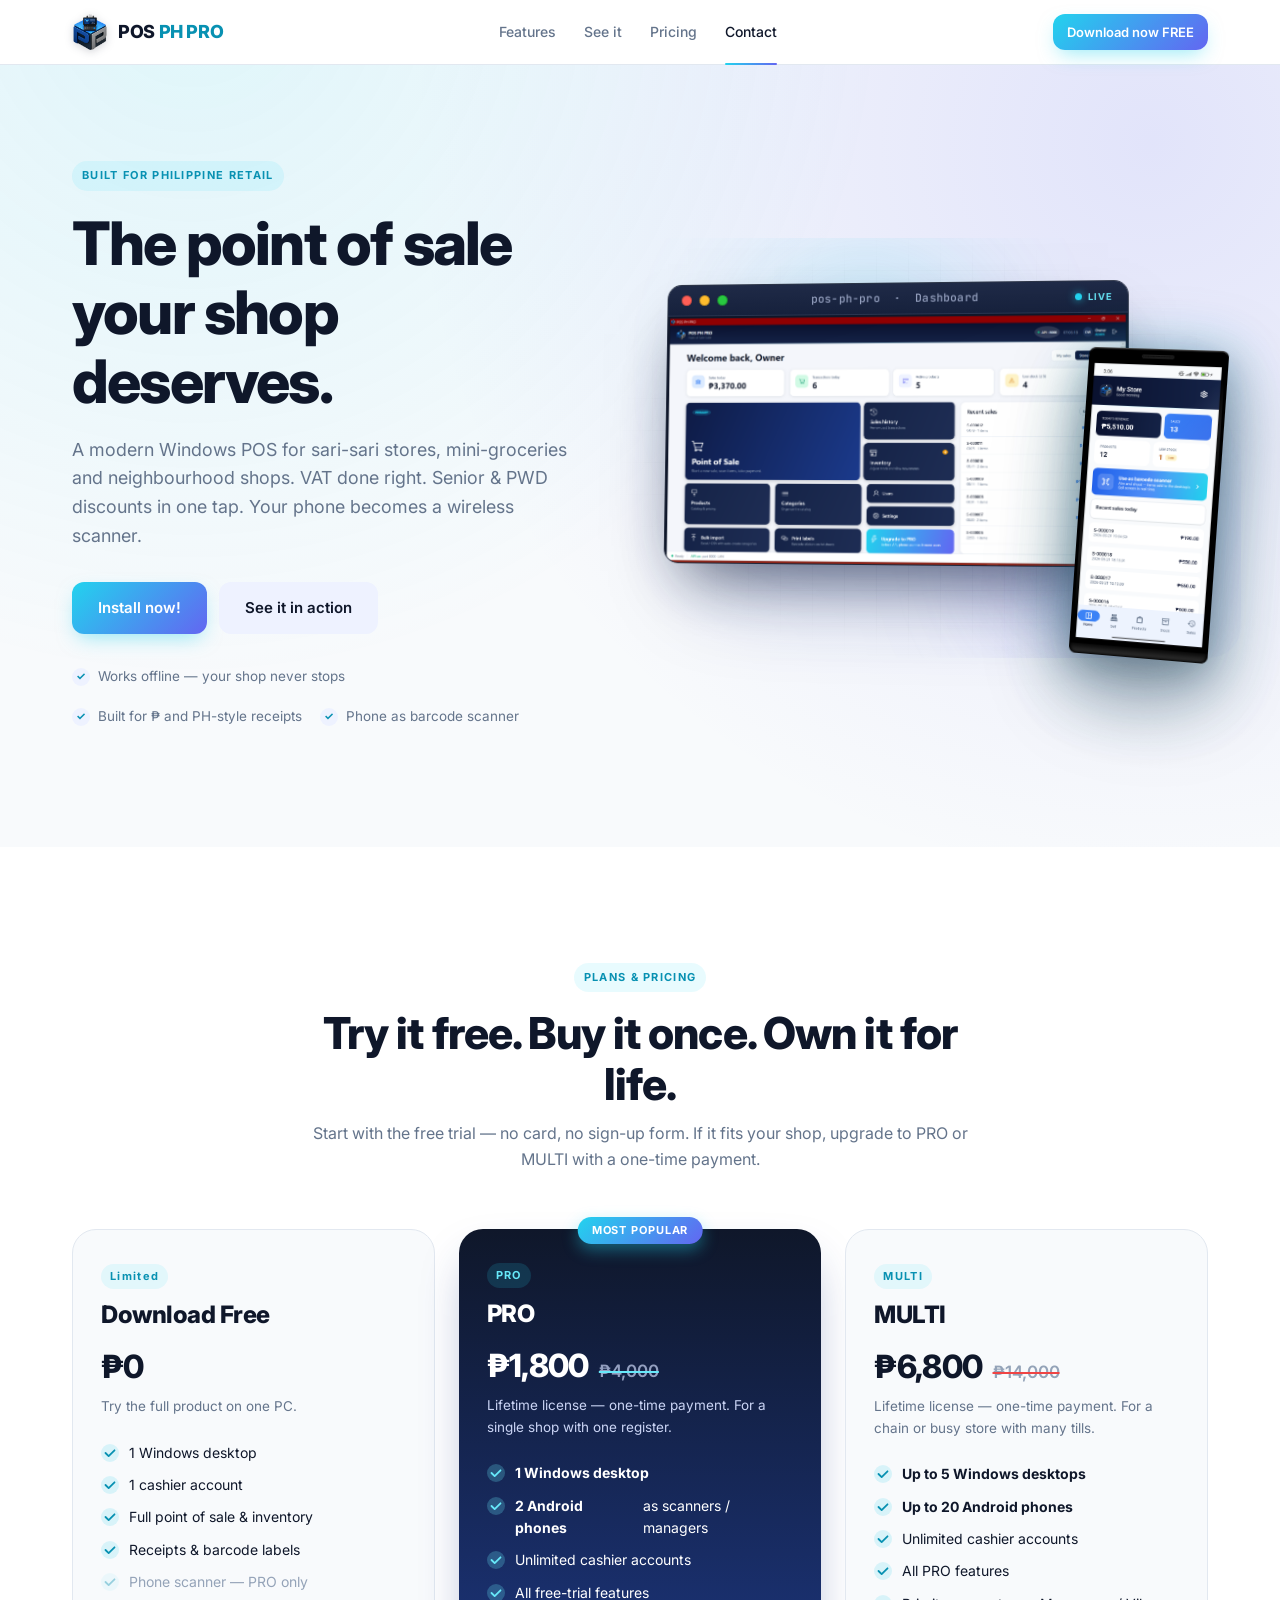
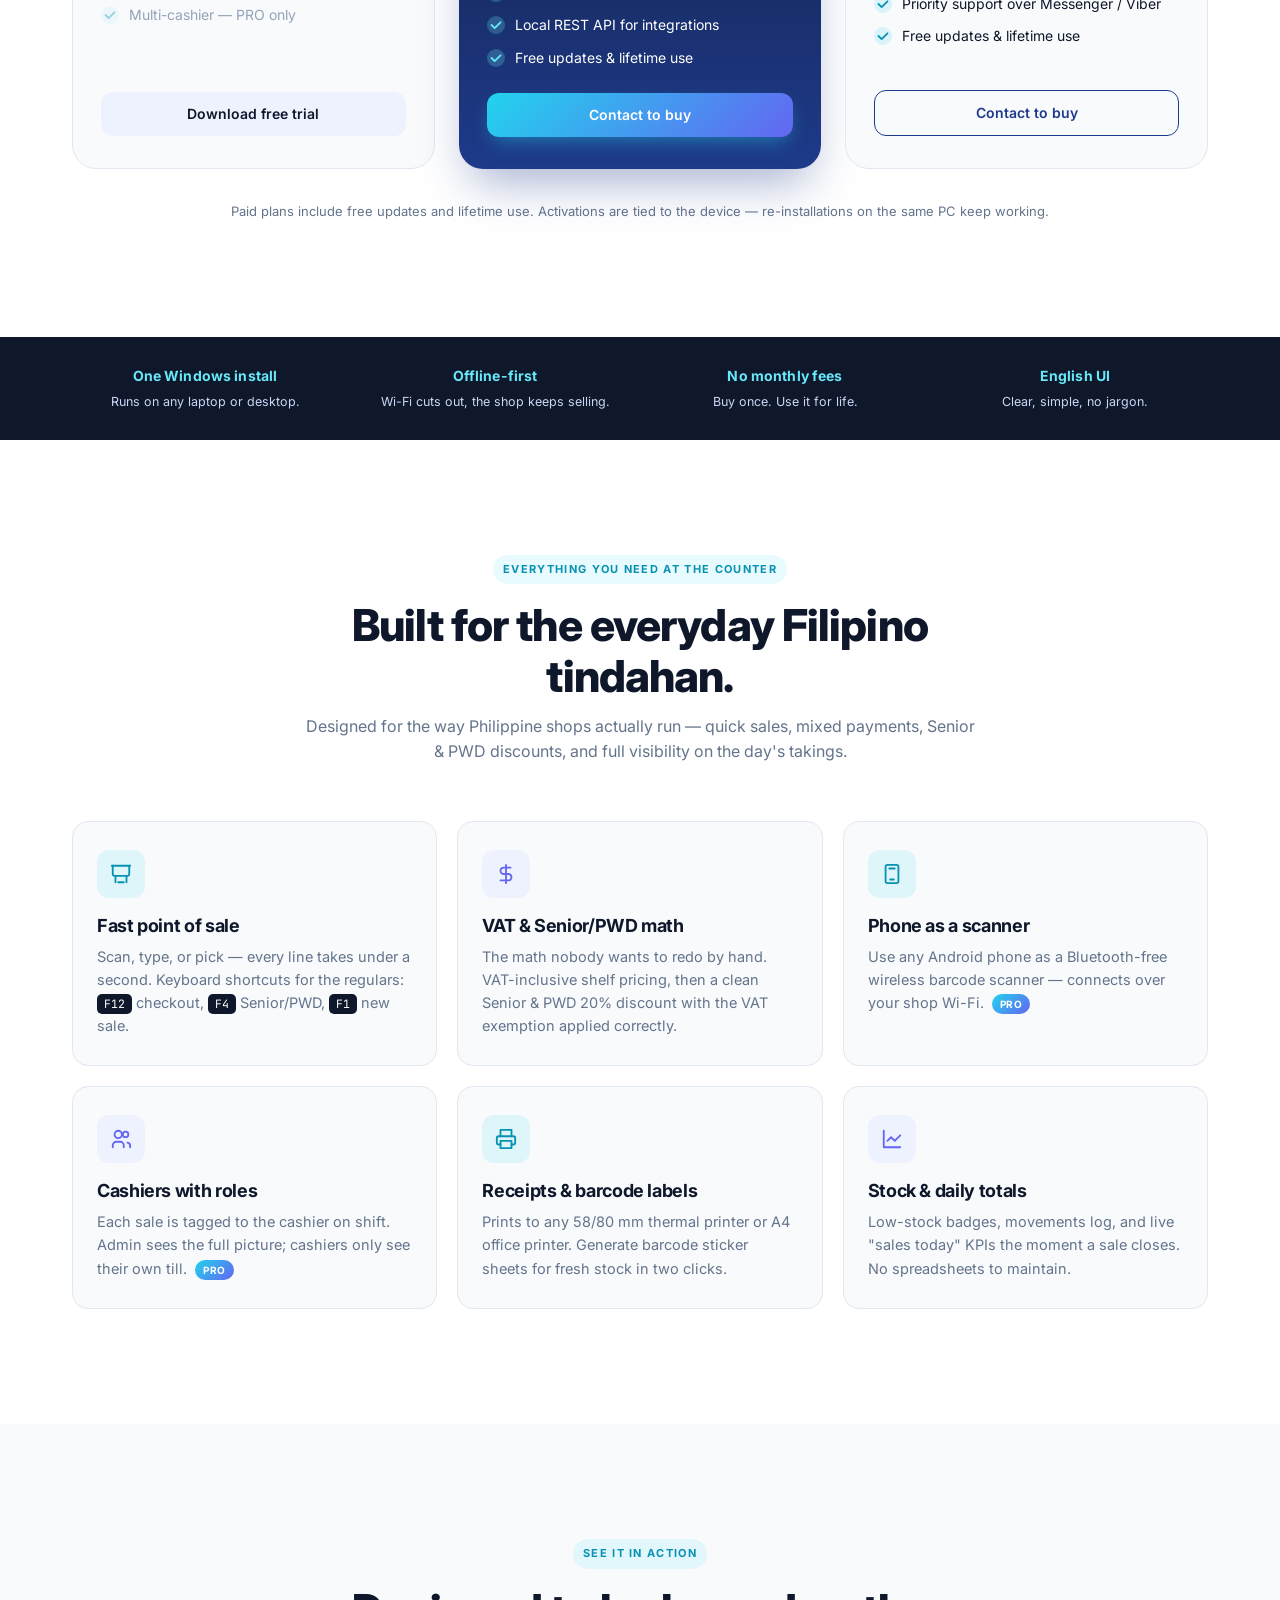
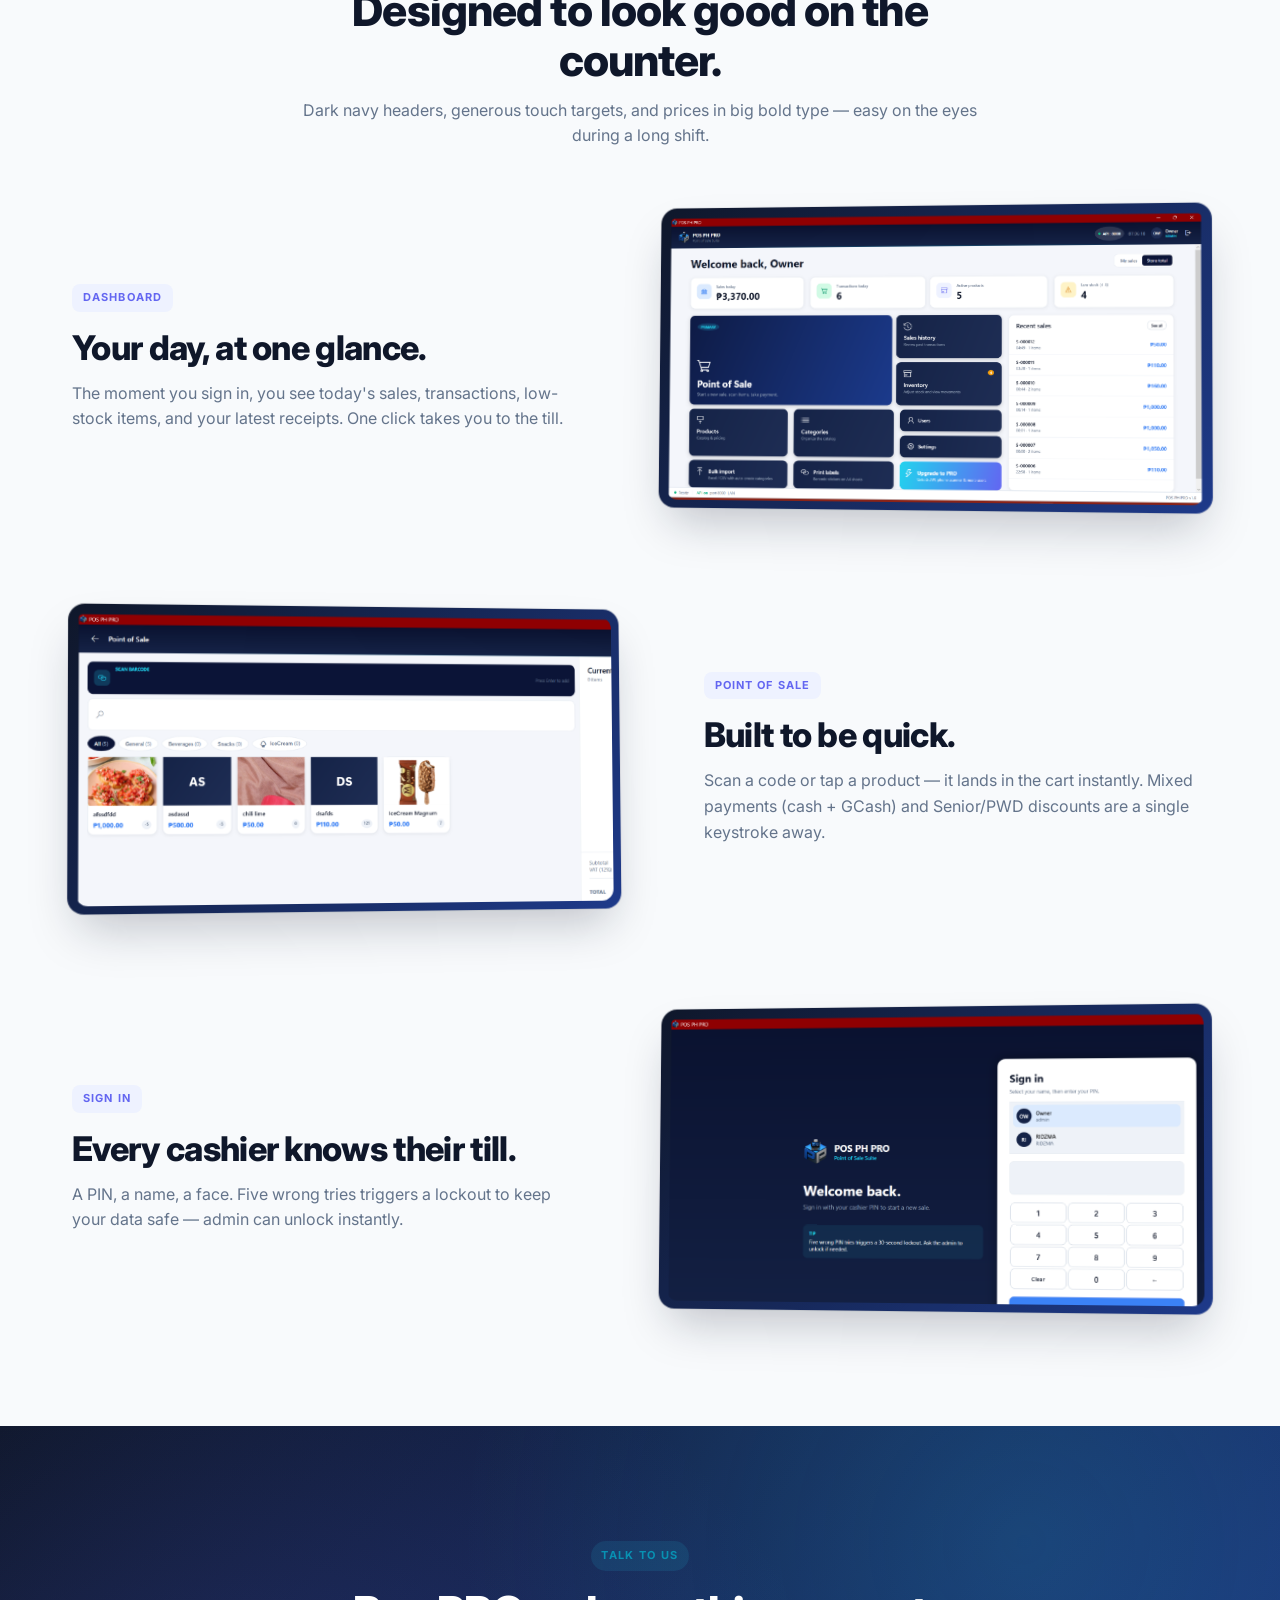
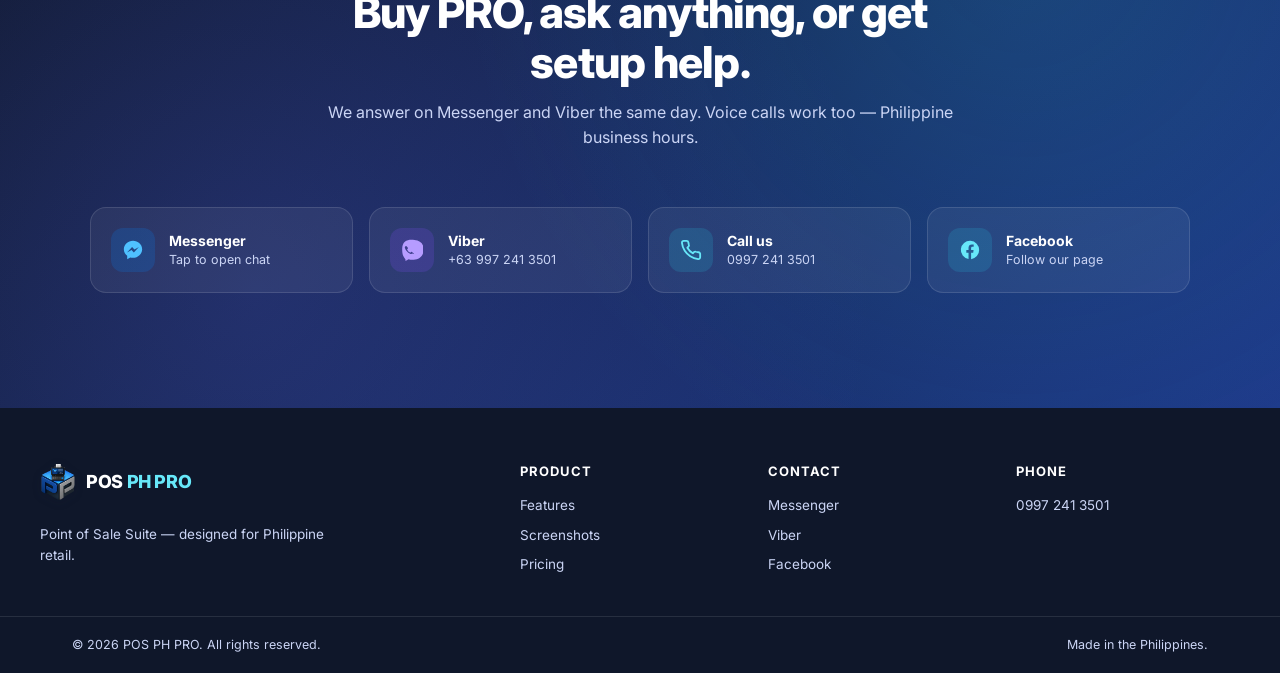
==== commit 9035e5f9: "Add files via upload" ====
--- a/index.html
+++ b/index.html
@@ -13,6 +13,10 @@
     <meta property="og:description" content="A modern Windows point of sale built for Philippine retailers. Free trial available.">
     <meta property="og:image" content="img/screen-dashboard.png">
 
+    <!-- Favicon -->
+    <link rel="icon" type="image/png" href="img/logo.png">
+    <link rel="apple-touch-icon" href="img/logo.png">
+
     <link rel="preconnect" href="https://fonts.googleapis.com">
     <link rel="preconnect" href="https://fonts.gstatic.com" crossorigin>
     <link href="https://fonts.googleapis.com/css2?family=Inter:wght@400;500;600;700;800&family=JetBrains+Mono:wght@400;500&display=swap" rel="stylesheet">
@@ -26,15 +30,7 @@
         <div class="container nav__inner">
             <a class="brand" href="#top" aria-label="POS PH PRO home">
                 <span class="brand__mark" aria-hidden="true">
-                    <svg viewBox="0 0 32 32" fill="none">
-                        <rect x="2" y="2" width="28" height="28" rx="8" fill="url(#bg)"/>
-                        <path d="M9 22V10h7c2.8 0 4.7 1.6 4.7 4.1S18.8 18.2 16 18.2h-3V22H9zm4-7h2.5c1.2 0 1.9-.6 1.9-1.9s-.7-1.9-1.9-1.9H13v3.8z" fill="#fff"/>
-                        <defs>
-                            <linearGradient id="bg" x1="0" y1="0" x2="32" y2="32" gradientUnits="userSpaceOnUse">
-                                <stop stop-color="#22D3EE"/><stop offset="1" stop-color="#1E3A8A"/>
-                            </linearGradient>
-                        </defs>
-                    </svg>
+                    <img src="img/logo.png" alt="" class="brand__logo">
                 </span>
                 <span class="brand__name">POS <span class="brand__name--accent">PH PRO</span></span>
             </a>
@@ -42,11 +38,11 @@
             <nav class="nav__links" aria-label="Sections">
                 <a href="#features">Features</a>
                 <a href="#screenshots">See it</a>
-                <a href="#pricing">Pricing</a>
+                <a href="#price">Pricing</a>
                 <a href="#contact">Contact</a>
             </nav>
 
-            <a href="#pricing" class="btn btn--accent btn--sm">Get free trial</a>
+            <a href="https://mega.nz/file/ftZTlZ6A#y1wnY6Wa6eviV8pB1WMDMR7ywqNgjwiUnD4yoshX7Nw" class="btn btn--accent btn--sm" data-download="free-trial" target="_blank" rel="noopener">Download now FREE</a>
 
             <button class="nav__toggle" aria-label="Open menu" aria-expanded="false" aria-controls="mobileNav">
                 <span></span><span></span><span></span>
@@ -55,9 +51,9 @@
         <nav id="mobileNav" class="nav__mobile" aria-label="Mobile menu" hidden>
             <a href="#features">Features</a>
             <a href="#screenshots">See it</a>
-            <a href="#pricing">Pricing</a>
+            <a href="#price">Pricing</a>
             <a href="#contact">Contact</a>
-            <a href="#pricing" class="btn btn--accent">Get free trial</a>
+            <a href="https://mega.nz/file/ftZTlZ6A#y1wnY6Wa6eviV8pB1WMDMR7ywqNgjwiUnD4yoshX7Nw" class="btn btn--accent" data-download="free-trial" target="_blank" rel="noopener">Install Now!</a>
         </nav>
     </header>
 
@@ -75,7 +71,7 @@
                     VAT done right. Senior &amp; PWD discounts in one tap. Your phone becomes a wireless scanner.
                 </p>
                 <div class="hero__actions">
-                    <a href="#pricing" class="btn btn--accent btn--lg">Start free trial</a>
+                    <a href="https://mega.nz/file/ftZTlZ6A#y1wnY6Wa6eviV8pB1WMDMR7ywqNgjwiUnD4yoshX7Nw" class="btn btn--accent btn--lg" data-download="free-trial" target="_blank" rel="noopener">Install now!</a>
                     <a href="#screenshots" class="btn btn--ghost btn--lg">See it in action</a>
                 </div>
                 <ul class="hero__bullets">
@@ -85,128 +81,30 @@
                 </ul>
             </div>
             <div class="hero__shot">
-                <div class="shot-frame">
-                    <img src="img/screen-dashboard.png" alt="POS PH PRO dashboard with sales KPIs and quick actions" loading="eager" />
-                </div>
-            </div>
-        </div>
-    </section>
-
-    <!-- =============== TRUST STRIP =============== -->
-    <section class="trust" aria-label="Why retailers pick us">
-        <div class="container trust__inner">
-            <div class="trust__item"><strong>One Windows install</strong><span>Runs on any laptop or desktop.</span></div>
-            <div class="trust__item"><strong>Offline-first</strong><span>Wi-Fi cuts out, the shop keeps selling.</span></div>
-            <div class="trust__item"><strong>No monthly fees</strong><span>Buy once. Use it for the year.</span></div>
-            <div class="trust__item"><strong>English UI</strong><span>Clear, simple, no jargon.</span></div>
-        </div>
-    </section>
-
-    <!-- =============== FEATURES =============== -->
-    <section id="features" class="features">
-        <div class="container">
-            <header class="section-head">
-                <span class="eyebrow eyebrow--center">Everything you need at the counter</span>
-                <h2>Built for the everyday Filipino tindahan.</h2>
-                <p>Designed for the way Philippine shops actually run — quick sales, mixed payments, Senior &amp; PWD discounts, and full visibility on the day's takings.</p>
-            </header>
-
-            <div class="feature-grid">
-                <article class="feature-card">
-                    <div class="feature-card__icon feature-card__icon--cyan">
-                        <svg viewBox="0 0 24 24" fill="none" stroke="currentColor" stroke-width="2" stroke-linecap="round" stroke-linejoin="round"><path d="M2 3h20"/><path d="M21 3v9a2 2 0 0 1-2 2H5a2 2 0 0 1-2-2V3"/><path d="M6 21v-7"/><path d="M18 21v-7"/><path d="M9 21h6"/></svg>
-                    </div>
-                    <h3>Fast point of sale</h3>
-                    <p>Scan, type, or pick — every line takes under a second. Keyboard shortcuts for the regulars: <kbd>F12</kbd> checkout, <kbd>F4</kbd> Senior/PWD, <kbd>F1</kbd> new sale.</p>
-                </article>
-
-                <article class="feature-card">
-                    <div class="feature-card__icon feature-card__icon--indigo">
-                        <svg viewBox="0 0 24 24" fill="none" stroke="currentColor" stroke-width="2" stroke-linecap="round" stroke-linejoin="round"><path d="M12 2v20"/><path d="M17 5H9.5a3.5 3.5 0 0 0 0 7h5a3.5 3.5 0 0 1 0 7H6"/></svg>
-                    </div>
-                    <h3>VAT &amp; Senior/PWD math</h3>
-                    <p>The math nobody wants to redo by hand. VAT-inclusive shelf pricing, then a clean Senior &amp; PWD 20% discount with the VAT exemption applied correctly.</p>
-                </article>
-
-                <article class="feature-card">
-                    <div class="feature-card__icon feature-card__icon--cyan">
-                        <svg viewBox="0 0 24 24" fill="none" stroke="currentColor" stroke-width="2" stroke-linecap="round" stroke-linejoin="round"><rect x="5" y="2" width="14" height="20" rx="2"/><path d="M10 18h4"/><path d="M9 6h6"/></svg>
-                    </div>
-                    <h3>Phone as a scanner</h3>
-                    <p>Use any Android phone as a Bluetooth-free wireless barcode scanner — connects over your shop Wi-Fi. <span class="pill">PRO</span></p>
-                </article>
-
-                <article class="feature-card">
-                    <div class="feature-card__icon feature-card__icon--indigo">
-                        <svg viewBox="0 0 24 24" fill="none" stroke="currentColor" stroke-width="2" stroke-linecap="round" stroke-linejoin="round"><circle cx="9" cy="7" r="4"/><path d="M3 21v-2a4 4 0 0 1 4-4h4a4 4 0 0 1 4 4v2"/><circle cx="17" cy="7" r="3"/><path d="M22 21v-1.5a3.5 3.5 0 0 0-3-3.46"/></svg>
-                    </div>
-                    <h3>Cashiers with roles</h3>
-                    <p>Each sale is tagged to the cashier on shift. Admin sees the full picture; cashiers only see their own till. <span class="pill">PRO</span></p>
-                </article>
-
-                <article class="feature-card">
-                    <div class="feature-card__icon feature-card__icon--cyan">
-                        <svg viewBox="0 0 24 24" fill="none" stroke="currentColor" stroke-width="2" stroke-linecap="round" stroke-linejoin="round"><path d="M6 9V2h12v7"/><rect x="6" y="14" width="12" height="8"/><path d="M6 18H4a2 2 0 0 1-2-2v-5a2 2 0 0 1 2-2h16a2 2 0 0 1 2 2v5a2 2 0 0 1-2 2h-2"/></svg>
-                    </div>
-                    <h3>Receipts &amp; barcode labels</h3>
-                    <p>Prints to any 58/80 mm thermal printer or A4 office printer. Generate barcode sticker sheets for fresh stock in two clicks.</p>
-                </article>
-
-                <article class="feature-card">
-                    <div class="feature-card__icon feature-card__icon--indigo">
-                        <svg viewBox="0 0 24 24" fill="none" stroke="currentColor" stroke-width="2" stroke-linecap="round" stroke-linejoin="round"><path d="M3 3v18h18"/><path d="M7 14l4-4 4 4 6-6"/></svg>
-                    </div>
-                    <h3>Stock &amp; daily totals</h3>
-                    <p>Low-stock badges, movements log, and live "sales today" KPIs the moment a sale closes. No spreadsheets to maintain.</p>
-                </article>
-            </div>
-        </div>
-    </section>
-
-    <!-- =============== SCREENSHOTS =============== -->
-    <section id="screenshots" class="shots">
-        <div class="container">
-            <header class="section-head">
-                <span class="eyebrow eyebrow--center">See it in action</span>
-                <h2>Designed to look good on the counter.</h2>
-                <p>Dark navy headers, generous touch targets, and prices in big bold type — easy on the eyes during a long shift.</p>
-            </header>
-
-            <div class="shots__row">
-                <div class="shots__copy">
-                    <span class="badge">Dashboard</span>
-                    <h3>Your day, at one glance.</h3>
-                    <p>The moment you sign in, you see today's sales, transactions, low-stock items, and your latest receipts. One click takes you to the till.</p>
-                </div>
-                <div class="shots__art shots__art--right">
-                    <div class="shot-frame shot-frame--tilt">
-                        <img src="img/screen-dashboard.png" alt="POS PH PRO dashboard">
-                    </div>
-                </div>
-            </div>
-
-            <div class="shots__row shots__row--reverse">
-                <div class="shots__copy">
-                    <span class="badge">Point of Sale</span>
-                    <h3>Built to be quick.</h3>
-                    <p>Scan a code or tap a product — it lands in the cart instantly. Mixed payments (cash + GCash) and Senior/PWD discounts are a single keystroke away.</p>
-                </div>
-                <div class="shots__art shots__art--left">
-                    <div class="shot-frame shot-frame--tilt shot-frame--tilt-reverse">
-                        <img src="img/screen-sell.png" alt="Point of Sale screen with product grid and order panel">
-                    </div>
-                </div>
-            </div>
-
-            <div class="shots__row">
-                <div class="shots__copy">
-                    <span class="badge">Sign in</span>
-                    <h3>Every cashier knows their till.</h3>
-                    <p>A PIN, a name, a face. Five wrong tries triggers a lockout to keep your data safe — admin can unlock instantly.</p>
-                </div>
-                <div class="shots__art shots__art--right">
-                    <div class="shot-frame shot-frame--tilt">
-                        <img src="img/screen-login.png" alt="Sign-in screen with name picker and numeric keypad">
+                <div class="hero__stage">
+                    <div class="hero__aurora" aria-hidden="true">
+                        <span class="hero__blob hero__blob--cyan"></span>
+                        <span class="hero__blob hero__blob--indigo"></span>
+                        <span class="hero__grid"></span>
+                    </div>
+
+                    <div class="hero__device">
+                        <div class="hero__device-bar" aria-hidden="true">
+                            <span class="hero__dot hero__dot--r"></span>
+                            <span class="hero__dot hero__dot--y"></span>
+                            <span class="hero__dot hero__dot--g"></span>
+                            <span class="hero__device-title">pos-ph-pro &nbsp;·&nbsp; Dashboard</span>
+                            <span class="hero__device-live"><span></span> LIVE</span>
+                        </div>
+                        <div class="hero__device-screen">
+                            <img src="img/screen-dashboard.png" alt="POS PH PRO dashboard with sales KPIs and quick actions" loading="eager" />
+                            <span class="hero__sheen" aria-hidden="true"></span>
+                        </div>
+                    </div>
+
+                    <div class="hero__phone">
+                        <img src="img/POS-android-app.png" alt="POS PH PRO Android companion app showing today's revenue and sales" loading="eager" />
+                        <span class="hero__phone-sheen" aria-hidden="true"></span>
                     </div>
                 </div>
             </div>
@@ -214,19 +112,19 @@
     </section>
 
     <!-- =============== PRICING =============== -->
-    <section id="pricing" class="pricing">
+    <section id="price" class="pricing">
         <div class="container">
             <header class="section-head">
                 <span class="eyebrow eyebrow--center">Plans &amp; pricing</span>
-                <h2>Try it free. Buy it once. Own the year.</h2>
-                <p>Start with the free trial — no card, no sign-up form. If it fits your shop, upgrade to PRO or MULTI and own the full year.</p>
+                <h2>Try it free. Buy it once. Own it for life.</h2>
+                <p>Start with the free trial — no card, no sign-up form. If it fits your shop, upgrade to PRO or MULTI with a one-time payment.</p>
             </header>
 
             <div class="plans">
 
                 <article class="plan">
                     <header class="plan__head">
-                        <span class="plan__tag">Limitated</span>
+                        <span class="plan__tag">Limited</span>
                         <h3 class="plan__name">Download Free</h3>
                         <p class="plan__price"><span class="plan__amt">₱0</span></p>
                         <p class="plan__sub">Try the full product on one PC.</p>
@@ -239,8 +137,7 @@
                         <li class="plan__list-muted">Phone scanner — PRO only</li>
                         <li class="plan__list-muted">Multi-cashier — PRO only</li>
                     </ul>
-                    <!-- TODO: replace href with the MEGA download URL when ready -->
-                    <a href="#" class="btn btn--ghost btn--full" data-download="free-trial">
+                    <a href="https://mega.nz/file/ftZTlZ6A#y1wnY6Wa6eviV8pB1WMDMR7ywqNgjwiUnD4yoshX7Nw" class="btn btn--ghost btn--full" data-download="free-trial" target="_blank" rel="noopener">
                         Download free trial
                     </a>
                 </article>
@@ -250,8 +147,11 @@
                     <header class="plan__head">
                         <span class="plan__tag">PRO</span>
                         <h3 class="plan__name">PRO</h3>
-                        <p class="plan__price"><span class="plan__amt">Contact us</span></p>
-                        <p class="plan__sub">For a single shop with one register.</p>
+                        <p class="plan__price">
+                            <span class="plan__was">₱4,000</span>
+                            <span class="plan__amt">₱1,800</span>
+                        </p>
+                        <p class="plan__sub">Lifetime license — one-time payment. For a single shop with one register.</p>
                     </header>
                     <ul class="plan__list">
                         <li><strong>1 Windows desktop</strong></li>
@@ -259,7 +159,7 @@
                         <li>Unlimited cashier accounts</li>
                         <li>All free-trial features</li>
                         <li>Local REST API for integrations</li>
-                        <li>One full year of use</li>
+                        <li>Free updates &amp; lifetime use</li>
                     </ul>
                     <a href="#contact" class="btn btn--accent btn--full">Contact to buy</a>
                 </article>
@@ -268,8 +168,11 @@
                     <header class="plan__head">
                         <span class="plan__tag">MULTI</span>
                         <h3 class="plan__name">MULTI</h3>
-                        <p class="plan__price"><span class="plan__amt">Contact us</span></p>
-                        <p class="plan__sub">For a chain or busy store with many tills.</p>
+                        <p class="plan__price">
+                            <span class="plan__was">₱14,000</span>
+                            <span class="plan__amt">₱6,800</span>
+                        </p>
+                        <p class="plan__sub">Lifetime license — one-time payment. For a chain or busy store with many tills.</p>
                     </header>
                     <ul class="plan__list">
                         <li><strong>Up to 5 Windows desktops</strong></li>
@@ -277,7 +180,7 @@
                         <li>Unlimited cashier accounts</li>
                         <li>All PRO features</li>
                         <li>Priority support over Messenger / Viber</li>
-                        <li>One full year of use</li>
+                        <li>Free updates &amp; lifetime use</li>
                     </ul>
                     <a href="#contact" class="btn btn--accent-outline btn--full">Contact to buy</a>
                 </article>
@@ -285,8 +188,129 @@
             </div>
 
             <p class="pricing__fineprint">
-                All plans include free updates within the licensed year. Activations are tied to the device — re-installations on the same PC keep working.
+                Paid plans include free updates and lifetime use. Activations are tied to the device — re-installations on the same PC keep working.
             </p>
+        </div>
+    </section>
+
+    <!-- =============== TRUST STRIP =============== -->
+    <section class="trust" aria-label="Why retailers pick us">
+        <div class="container trust__inner">
+            <div class="trust__item"><strong>One Windows install</strong><span>Runs on any laptop or desktop.</span></div>
+            <div class="trust__item"><strong>Offline-first</strong><span>Wi-Fi cuts out, the shop keeps selling.</span></div>
+            <div class="trust__item"><strong>No monthly fees</strong><span>Buy once. Use it for life.</span></div>
+            <div class="trust__item"><strong>English UI</strong><span>Clear, simple, no jargon.</span></div>
+        </div>
+    </section>
+
+    <!-- =============== FEATURES =============== -->
+    <section id="features" class="features">
+        <div class="container">
+            <header class="section-head">
+                <span class="eyebrow eyebrow--center">Everything you need at the counter</span>
+                <h2>Built for the everyday Filipino tindahan.</h2>
+                <p>Designed for the way Philippine shops actually run — quick sales, mixed payments, Senior &amp; PWD discounts, and full visibility on the day's takings.</p>
+            </header>
+
+            <div class="feature-grid">
+                <article class="feature-card">
+                    <div class="feature-card__icon feature-card__icon--cyan">
+                        <svg viewBox="0 0 24 24" fill="none" stroke="currentColor" stroke-width="2" stroke-linecap="round" stroke-linejoin="round"><path d="M2 3h20"/><path d="M21 3v9a2 2 0 0 1-2 2H5a2 2 0 0 1-2-2V3"/><path d="M6 21v-7"/><path d="M18 21v-7"/><path d="M9 21h6"/></svg>
+                    </div>
+                    <h3>Fast point of sale</h3>
+                    <p>Scan, type, or pick — every line takes under a second. Keyboard shortcuts for the regulars: <kbd>F12</kbd> checkout, <kbd>F4</kbd> Senior/PWD, <kbd>F1</kbd> new sale.</p>
+                </article>
+
+                <article class="feature-card">
+                    <div class="feature-card__icon feature-card__icon--indigo">
+                        <svg viewBox="0 0 24 24" fill="none" stroke="currentColor" stroke-width="2" stroke-linecap="round" stroke-linejoin="round"><path d="M12 2v20"/><path d="M17 5H9.5a3.5 3.5 0 0 0 0 7h5a3.5 3.5 0 0 1 0 7H6"/></svg>
+                    </div>
+                    <h3>VAT &amp; Senior/PWD math</h3>
+                    <p>The math nobody wants to redo by hand. VAT-inclusive shelf pricing, then a clean Senior &amp; PWD 20% discount with the VAT exemption applied correctly.</p>
+                </article>
+
+                <article class="feature-card">
+                    <div class="feature-card__icon feature-card__icon--cyan">
+                        <svg viewBox="0 0 24 24" fill="none" stroke="currentColor" stroke-width="2" stroke-linecap="round" stroke-linejoin="round"><rect x="5" y="2" width="14" height="20" rx="2"/><path d="M10 18h4"/><path d="M9 6h6"/></svg>
+                    </div>
+                    <h3>Phone as a scanner</h3>
+                    <p>Use any Android phone as a Bluetooth-free wireless barcode scanner — connects over your shop Wi-Fi. <span class="pill">PRO</span></p>
+                </article>
+
+                <article class="feature-card">
+                    <div class="feature-card__icon feature-card__icon--indigo">
+                        <svg viewBox="0 0 24 24" fill="none" stroke="currentColor" stroke-width="2" stroke-linecap="round" stroke-linejoin="round"><circle cx="9" cy="7" r="4"/><path d="M3 21v-2a4 4 0 0 1 4-4h4a4 4 0 0 1 4 4v2"/><circle cx="17" cy="7" r="3"/><path d="M22 21v-1.5a3.5 3.5 0 0 0-3-3.46"/></svg>
+                    </div>
+                    <h3>Cashiers with roles</h3>
+                    <p>Each sale is tagged to the cashier on shift. Admin sees the full picture; cashiers only see their own till. <span class="pill">PRO</span></p>
+                </article>
+
+                <article class="feature-card">
+                    <div class="feature-card__icon feature-card__icon--cyan">
+                        <svg viewBox="0 0 24 24" fill="none" stroke="currentColor" stroke-width="2" stroke-linecap="round" stroke-linejoin="round"><path d="M6 9V2h12v7"/><rect x="6" y="14" width="12" height="8"/><path d="M6 18H4a2 2 0 0 1-2-2v-5a2 2 0 0 1 2-2h16a2 2 0 0 1 2 2v5a2 2 0 0 1-2 2h-2"/></svg>
+                    </div>
+                    <h3>Receipts &amp; barcode labels</h3>
+                    <p>Prints to any 58/80 mm thermal printer or A4 office printer. Generate barcode sticker sheets for fresh stock in two clicks.</p>
+                </article>
+
+                <article class="feature-card">
+                    <div class="feature-card__icon feature-card__icon--indigo">
+                        <svg viewBox="0 0 24 24" fill="none" stroke="currentColor" stroke-width="2" stroke-linecap="round" stroke-linejoin="round"><path d="M3 3v18h18"/><path d="M7 14l4-4 4 4 6-6"/></svg>
+                    </div>
+                    <h3>Stock &amp; daily totals</h3>
+                    <p>Low-stock badges, movements log, and live "sales today" KPIs the moment a sale closes. No spreadsheets to maintain.</p>
+                </article>
+            </div>
+        </div>
+    </section>
+
+    <!-- =============== SCREENSHOTS =============== -->
+    <section id="screenshots" class="shots">
+        <div class="container">
+            <header class="section-head">
+                <span class="eyebrow eyebrow--center">See it in action</span>
+                <h2>Designed to look good on the counter.</h2>
+                <p>Dark navy headers, generous touch targets, and prices in big bold type — easy on the eyes during a long shift.</p>
+            </header>
+
+            <div class="shots__row">
+                <div class="shots__copy">
+                    <span class="badge">Dashboard</span>
+                    <h3>Your day, at one glance.</h3>
+                    <p>The moment you sign in, you see today's sales, transactions, low-stock items, and your latest receipts. One click takes you to the till.</p>
+                </div>
+                <div class="shots__art shots__art--right">
+                    <div class="shot-frame shot-frame--tilt">
+                        <img src="img/screen-dashboard.png" alt="POS PH PRO dashboard">
+                    </div>
+                </div>
+            </div>
+
+            <div class="shots__row shots__row--reverse">
+                <div class="shots__copy">
+                    <span class="badge">Point of Sale</span>
+                    <h3>Built to be quick.</h3>
+                    <p>Scan a code or tap a product — it lands in the cart instantly. Mixed payments (cash + GCash) and Senior/PWD discounts are a single keystroke away.</p>
+                </div>
+                <div class="shots__art shots__art--left">
+                    <div class="shot-frame shot-frame--tilt shot-frame--tilt-reverse">
+                        <img src="img/screen-sell.png" alt="Point of Sale screen with product grid and order panel">
+                    </div>
+                </div>
+            </div>
+
+            <div class="shots__row">
+                <div class="shots__copy">
+                    <span class="badge">Sign in</span>
+                    <h3>Every cashier knows their till.</h3>
+                    <p>A PIN, a name, a face. Five wrong tries triggers a lockout to keep your data safe — admin can unlock instantly.</p>
+                </div>
+                <div class="shots__art shots__art--right">
+                    <div class="shot-frame shot-frame--tilt">
+                        <img src="img/screen-login.png" alt="Sign-in screen with name picker and numeric keypad">
+                    </div>
+                </div>
+            </div>
         </div>
     </section>
 
@@ -313,24 +337,23 @@
                     <span class="contact-card__cta">Open →</span>
                 </a>
 
-                <a class="contact-card contact-card--viber" href="viber://chat?number=%2B639614804770">
+                <a class="contact-card contact-card--viber" href="viber://chat?number=%2B639972413501">
                     <div class="contact-card__icon">
                         <svg viewBox="0 0 24 24" fill="currentColor"><path d="M14.7 1.2c-3.6-.6-7.7-.4-10.5 1.9-2 1.7-2.8 4.4-2.9 7.2 0 2.8 0 5.6 1.2 8.2.7 1.4 1.5 2.7 2.4 3.9V24l3.4-1.9c1.3.4 2.6.6 3.9.6 4.7 0 9.1-1.7 11.2-5.6 1.4-2.6 1.6-5.7 1-8.6-1-4.5-4.5-6.8-9.7-7.3Zm-2.5 14.6-.4.4c-.6.2-1.3 0-1.9-.2-1.6-.7-2.9-1.7-4-3.1-.7-.9-1.3-1.9-1.6-3-.2-.7-.2-1.3.4-1.8l.5-.4c.3-.2.6-.2.8.1l1.5 1.8c.2.3.2.6 0 .8l-.6.5c-.2.2-.3.4-.1.7.6 1.3 1.7 2.5 3 3.2.3.1.5.1.7-.1l.6-.6c.2-.2.5-.2.8 0l1.8 1.4c.3.3.3.6.1.9Z"/></svg>
                     </div>
                     <div class="contact-card__body">
                         <strong>Viber</strong>
-                        <span>+63 961 480 4770</span>
+                        <span>+63 997 241 3501</span>
                     </div>
                     <span class="contact-card__cta">Chat →</span>
                 </a>
 
-                <a class="contact-card" href="tel:+639614804770">
+                <a class="contact-card" href="tel:+639972413501">
                     <div class="contact-card__icon">
                         <svg viewBox="0 0 24 24" fill="none" stroke="currentColor" stroke-width="2" stroke-linecap="round" stroke-linejoin="round"><path d="M22 16.92v3a2 2 0 0 1-2.18 2 19.79 19.79 0 0 1-8.63-3.07 19.5 19.5 0 0 1-6-6 19.79 19.79 0 0 1-3.07-8.67A2 2 0 0 1 4.11 2h3a2 2 0 0 1 2 1.72c.12.86.31 1.71.57 2.53a2 2 0 0 1-.45 2.11L8 9.56a16 16 0 0 0 6 6l1.2-1.2a2 2 0 0 1 2.11-.45c.82.26 1.67.45 2.53.57A2 2 0 0 1 22 16.92Z"/></svg>
                     </div>
                     <div class="contact-card__body">
                         <strong>Call us</strong>
-                        <span>0961 480 4770</span>
                         <span>0997 241 3501</span>
                     </div>
                     <span class="contact-card__cta">Dial →</span>
@@ -357,15 +380,7 @@
             <div class="foot__left">
                 <a class="brand brand--light" href="#top" aria-label="POS PH PRO home">
                     <span class="brand__mark">
-                        <svg viewBox="0 0 32 32" fill="none">
-                            <rect x="2" y="2" width="28" height="28" rx="8" fill="url(#bgF)"/>
-                            <path d="M9 22V10h7c2.8 0 4.7 1.6 4.7 4.1S18.8 18.2 16 18.2h-3V22H9zm4-7h2.5c1.2 0 1.9-.6 1.9-1.9s-.7-1.9-1.9-1.9H13v3.8z" fill="#fff"/>
-                            <defs>
-                                <linearGradient id="bgF" x1="0" y1="0" x2="32" y2="32" gradientUnits="userSpaceOnUse">
-                                    <stop stop-color="#22D3EE"/><stop offset="1" stop-color="#1E3A8A"/>
-                                </linearGradient>
-                            </defs>
-                        </svg>
+                        <img src="img/logo.png" alt="" class="brand__logo">
                     </span>
                     <span class="brand__name">POS <span class="brand__name--accent">PH PRO</span></span>
                 </a>
@@ -376,17 +391,16 @@
                     <h4>Product</h4>
                     <a href="#features">Features</a>
                     <a href="#screenshots">Screenshots</a>
-                    <a href="#pricing">Pricing</a>
+                    <a href="#price">Pricing</a>
                 </div>
                 <div>
                     <h4>Contact</h4>
                     <a href="https://m.me/1169201992934401" target="_blank" rel="noopener">Messenger</a>
-                    <a href="viber://chat?number=%2B639614804770">Viber</a>
+                    <a href="viber://chat?number=%2B639972413501">Viber</a>
                     <a href="https://www.facebook.com/share/1BUa8B3UhY/" target="_blank" rel="noopener">Facebook</a>
                 </div>
                 <div>
                     <h4>Phone</h4>
-                    <a href="tel:+639614804770">0961 480 4770</a>
                     <a href="tel:+639972413501">0997 241 3501</a>
                 </div>
             </div>
--- a/css/styles.css
+++ b/css/styles.css
@@ -174,7 +174,17 @@
     letter-spacing: -0.02em;
 }
 .brand--light { color: #fff; }
-.brand__mark { width: 32px; height: 32px; }
+.brand__mark {
+    width: 36px; height: 36px;
+    display: inline-flex;
+    align-items: center; justify-content: center;
+    flex: none;
+}
+.brand__logo {
+    width: 100%; height: 100%;
+    object-fit: contain;
+    filter: drop-shadow(0 2px 4px rgba(15, 23, 42, 0.18));
+}
 .brand__name--accent { color: var(--accent-deep); }
 .brand--light .brand__name--accent { color: var(--accent-glow); }
 
@@ -292,6 +302,224 @@
 }
 .shot-frame--tilt { transform: perspective(1400px) rotateY(-6deg) rotateX(2deg); }
 .shot-frame--tilt-reverse { transform: perspective(1400px) rotateY(6deg) rotateX(2deg); }
+
+/* ============= HERO STAGE — renewed device showcase ============= */
+.hero__stage {
+    position: relative;
+    isolation: isolate;
+    padding: 14px clamp(40px, 7vw, 80px) clamp(28px, 5vw, 56px) 0;
+    perspective: 1800px;
+}
+
+/* ---- Aurora backdrop ---- */
+.hero__aurora {
+    position: absolute;
+    inset: -8% -6% -10% -6%;
+    z-index: -2;
+    pointer-events: none;
+    overflow: hidden;
+    border-radius: 32px;
+}
+.hero__blob {
+    position: absolute;
+    width: 55%;
+    aspect-ratio: 1;
+    border-radius: 50%;
+    filter: blur(60px);
+    opacity: .55;
+    will-change: transform;
+}
+.hero__blob--cyan {
+    top: -10%; left: 12%;
+    background: radial-gradient(circle, rgba(34, 211, 238, 0.65), transparent 65%);
+    animation: heroBlobA 14s ease-in-out infinite;
+}
+.hero__blob--indigo {
+    bottom: -15%; right: -5%;
+    background: radial-gradient(circle, rgba(99, 102, 241, 0.55), transparent 65%);
+    animation: heroBlobB 16s ease-in-out infinite;
+}
+.hero__grid {
+    position: absolute;
+    inset: 0;
+    background-image:
+        linear-gradient(rgba(15, 23, 42, 0.06) 1px, transparent 1px),
+        linear-gradient(90deg, rgba(15, 23, 42, 0.06) 1px, transparent 1px);
+    background-size: 32px 32px;
+    mask-image: radial-gradient(ellipse at center, #000 35%, transparent 75%);
+    -webkit-mask-image: radial-gradient(ellipse at center, #000 35%, transparent 75%);
+    opacity: .6;
+}
+@keyframes heroBlobA {
+    0%, 100% { transform: translate(0, 0) scale(1); }
+    50%      { transform: translate(20px, -15px) scale(1.08); }
+}
+@keyframes heroBlobB {
+    0%, 100% { transform: translate(0, 0) scale(1); }
+    50%      { transform: translate(-25px, 12px) scale(1.1); }
+}
+
+/* ---- Desktop device (browser/window mockup) ---- */
+.hero__device {
+    position: relative;
+    background: linear-gradient(180deg, #1B2540 0%, #0F172A 100%);
+    border-radius: 14px;
+    box-shadow:
+        0 1px 0 rgba(255, 255, 255, 0.06) inset,
+        0 0 0 1px rgba(15, 23, 42, 0.85),
+        0 30px 60px -20px rgba(15, 23, 42, 0.55),
+        0 50px 100px -40px rgba(30, 58, 138, 0.45);
+    transform: perspective(2000px) rotateY(-4deg) rotateX(2deg);
+    transform-origin: center right;
+    transition: transform .5s ease;
+    overflow: hidden;
+}
+.hero__stage:hover .hero__device {
+    transform: perspective(2000px) rotateY(-2deg) rotateX(1deg) translateY(-2px);
+}
+.hero__device-bar {
+    display: flex;
+    align-items: center;
+    gap: 8px;
+    height: 32px;
+    padding: 0 14px;
+    background: linear-gradient(180deg, #1F2A47 0%, #16213C 100%);
+    border-bottom: 1px solid rgba(255, 255, 255, 0.05);
+    position: relative;
+}
+.hero__dot {
+    width: 11px; height: 11px;
+    border-radius: 50%;
+    flex: none;
+    box-shadow: 0 0 0 1px rgba(0, 0, 0, 0.25) inset;
+}
+.hero__dot--r { background: #FF5F57; }
+.hero__dot--y { background: #FEBC2E; }
+.hero__dot--g { background: #28C840; }
+.hero__device-title {
+    position: absolute;
+    left: 50%;
+    transform: translateX(-50%);
+    color: rgba(203, 213, 245, 0.7);
+    font-size: 11.5px;
+    font-weight: 500;
+    letter-spacing: 0.02em;
+    font-family: var(--font-mono);
+    white-space: nowrap;
+    pointer-events: none;
+}
+.hero__device-live {
+    margin-left: auto;
+    display: inline-flex;
+    align-items: center;
+    gap: 6px;
+    font-size: 9.5px;
+    font-weight: 700;
+    letter-spacing: 0.14em;
+    color: var(--accent-glow);
+}
+.hero__device-live span {
+    width: 7px; height: 7px;
+    border-radius: 50%;
+    background: #22D3EE;
+    box-shadow: 0 0 8px rgba(34, 211, 238, 0.8);
+    animation: heroLivePulse 1.8s ease-in-out infinite;
+}
+@keyframes heroLivePulse {
+    0%, 100% { opacity: 1; transform: scale(1); }
+    50%      { opacity: .35; transform: scale(.85); }
+}
+.hero__device-screen {
+    position: relative;
+    background: var(--navy-deep);
+    overflow: hidden;
+}
+.hero__device-screen img {
+    display: block;
+    width: 100%;
+    height: auto;
+}
+.hero__sheen {
+    position: absolute;
+    inset: 0;
+    pointer-events: none;
+    background: linear-gradient(115deg, transparent 30%, rgba(255, 255, 255, 0.14) 45%, transparent 60%);
+    transform: translateX(-110%);
+    animation: heroSheen 6.5s ease-in-out 1.2s infinite;
+    mix-blend-mode: screen;
+}
+@keyframes heroSheen {
+    0%, 60% { transform: translateX(-110%); }
+    80%     { transform: translateX(110%); }
+    100%    { transform: translateX(110%); }
+}
+
+/* ---- Floating phone ---- */
+.hero__phone {
+    position: absolute;
+    right: -4px;
+    bottom: -36px;
+    width: clamp(150px, 23%, 230px);
+    aspect-ratio: 792 / 1632;
+    z-index: 2;
+    transform: perspective(1400px) rotateY(-8deg) rotateZ(4deg);
+    transform-origin: bottom center;
+    transition: transform .5s ease;
+    animation: heroPhoneFloat 6s ease-in-out infinite;
+    filter:
+        drop-shadow(0 30px 40px rgba(15, 23, 42, 0.40))
+        drop-shadow(0 12px 18px rgba(15, 23, 42, 0.28))
+        drop-shadow(0 0 24px rgba(34, 211, 238, 0.25));
+}
+.hero__phone img {
+    width: 100%;
+    height: 100%;
+    object-fit: contain;
+}
+.hero__phone::before {
+    content: '';
+    position: absolute;
+    inset: 8% 10% 8% 10%;
+    background: radial-gradient(closest-side, rgba(34, 211, 238, 0.45), transparent 70%);
+    filter: blur(28px);
+    z-index: -1;
+}
+.hero__phone-sheen {
+    position: absolute;
+    inset: 4% 6% 6% 6%;
+    pointer-events: none;
+    background: linear-gradient(135deg, transparent 35%, rgba(255, 255, 255, 0.10) 48%, transparent 62%);
+    border-radius: 28px;
+    mix-blend-mode: screen;
+    animation: heroPhoneSheen 7s ease-in-out 2s infinite;
+}
+@keyframes heroPhoneSheen {
+    0%, 70% { opacity: 0; transform: translateX(-30%); }
+    85%     { opacity: 1; transform: translateX(0%); }
+    100%    { opacity: 0; transform: translateX(30%); }
+}
+.hero__stage:hover .hero__phone {
+    transform: perspective(1400px) rotateY(-5deg) rotateZ(2deg) translateY(-6px);
+}
+@keyframes heroPhoneFloat {
+    0%, 100% { transform: perspective(1400px) rotateY(-8deg) rotateZ(4deg) translateY(0); }
+    50%      { transform: perspective(1400px) rotateY(-8deg) rotateZ(4deg) translateY(-8px); }
+}
+
+@media (max-width: 960px) {
+    .hero__stage { padding-right: clamp(20px, 8vw, 60px); }
+    .hero__device { transform: none; }
+    .hero__stage:hover .hero__device { transform: translateY(-2px); }
+    .hero__phone { right: -10px; bottom: -24px; width: 24%; }
+}
+@media (prefers-reduced-motion: reduce) {
+    .hero__phone,
+    .hero__sheen,
+    .hero__phone-sheen,
+    .hero__device-live span,
+    .hero__blob--cyan,
+    .hero__blob--indigo { animation: none; }
+}
 
 /* ============= TRUST STRIP ============= */
 .trust {
@@ -483,11 +711,30 @@
     font-weight: 800;
     margin-bottom: 12px;
 }
-.plan__price { margin: 6px 0 4px; }
+.plan__price {
+    margin: 6px 0 4px;
+    display: flex;
+    align-items: baseline;
+    gap: 10px;
+    flex-wrap: wrap;
+}
 .plan__amt {
     font-size: 32px;
     font-weight: 800;
     letter-spacing: -0.02em;
+}
+.plan__was {
+    font-size: 17px;
+    font-weight: 600;
+    color: var(--ink-faint);
+    text-decoration: line-through;
+    text-decoration-color: var(--danger);
+    text-decoration-thickness: 2px;
+    order: 2;
+}
+.plan--feature .plan__was {
+    color: rgba(203, 213, 245, 0.7);
+    text-decoration-color: var(--accent-glow);
 }
 .plan__sub {
     color: var(--ink-muted);
